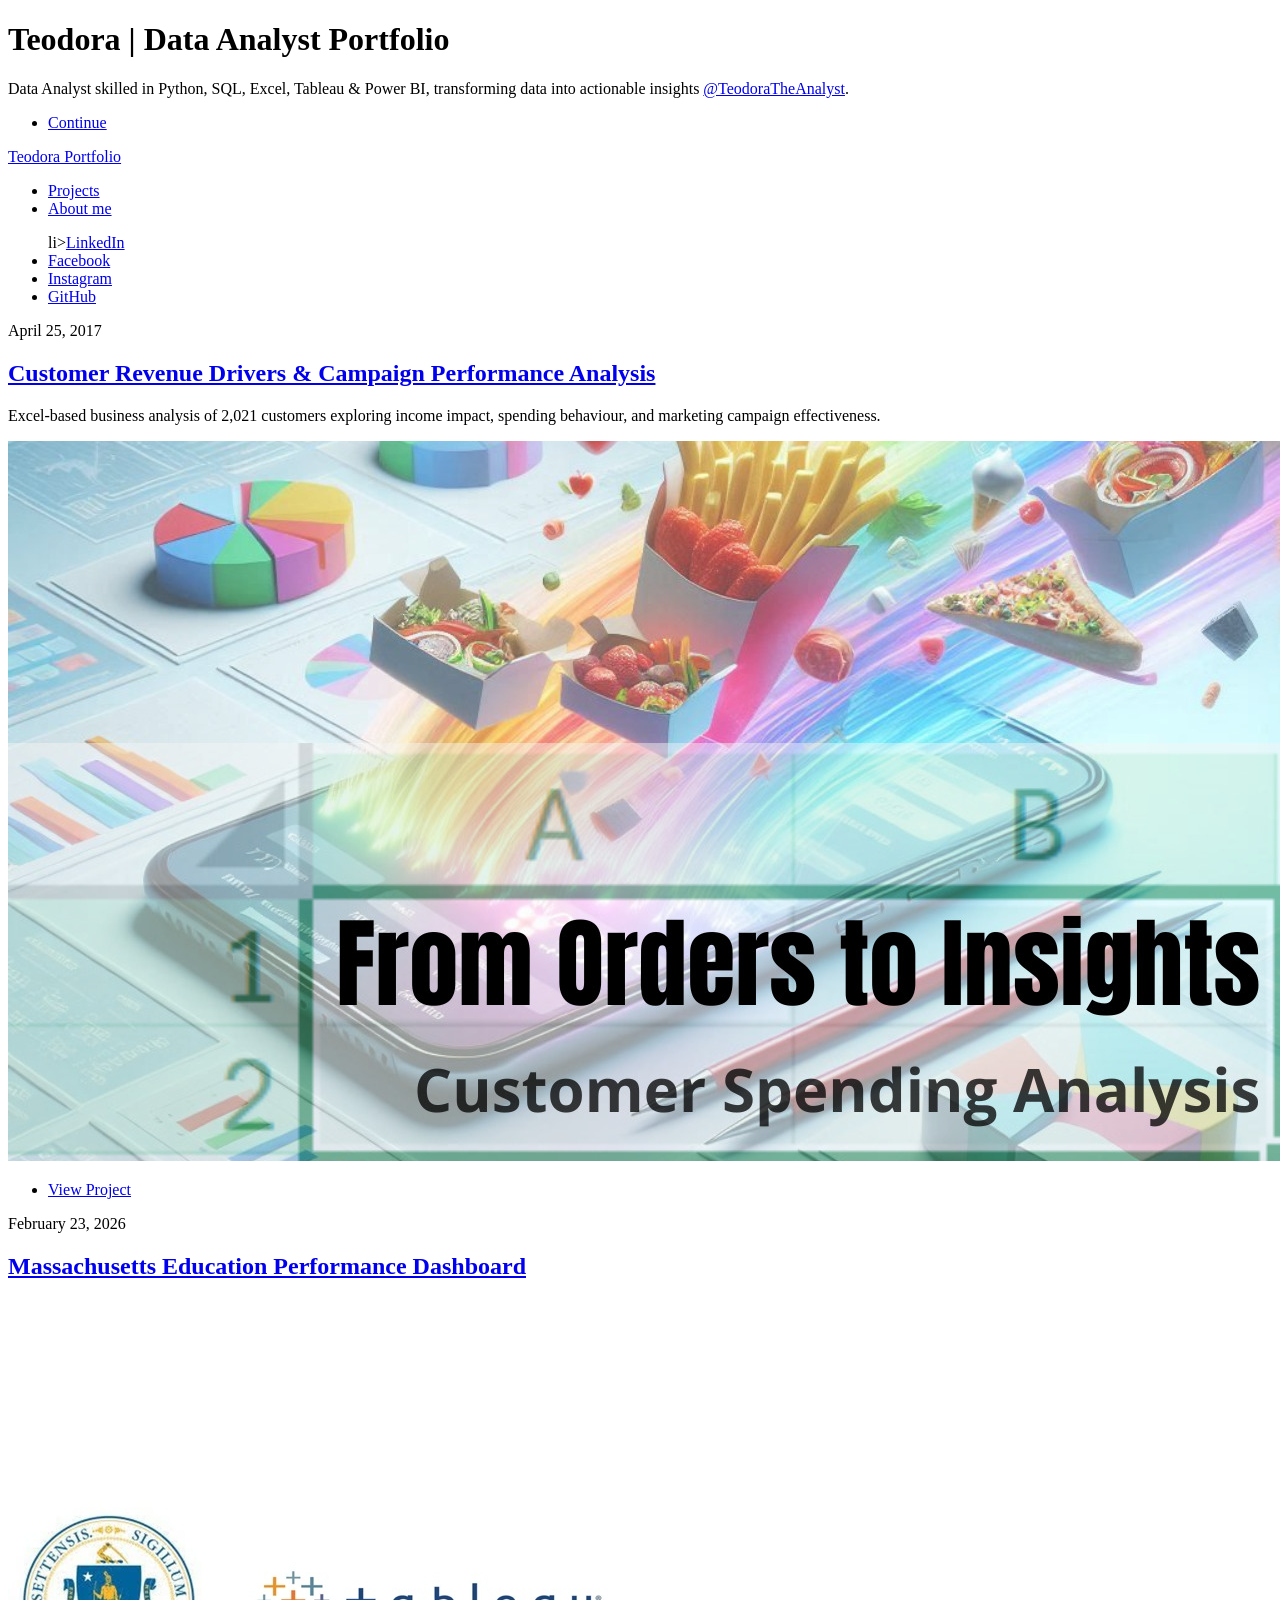
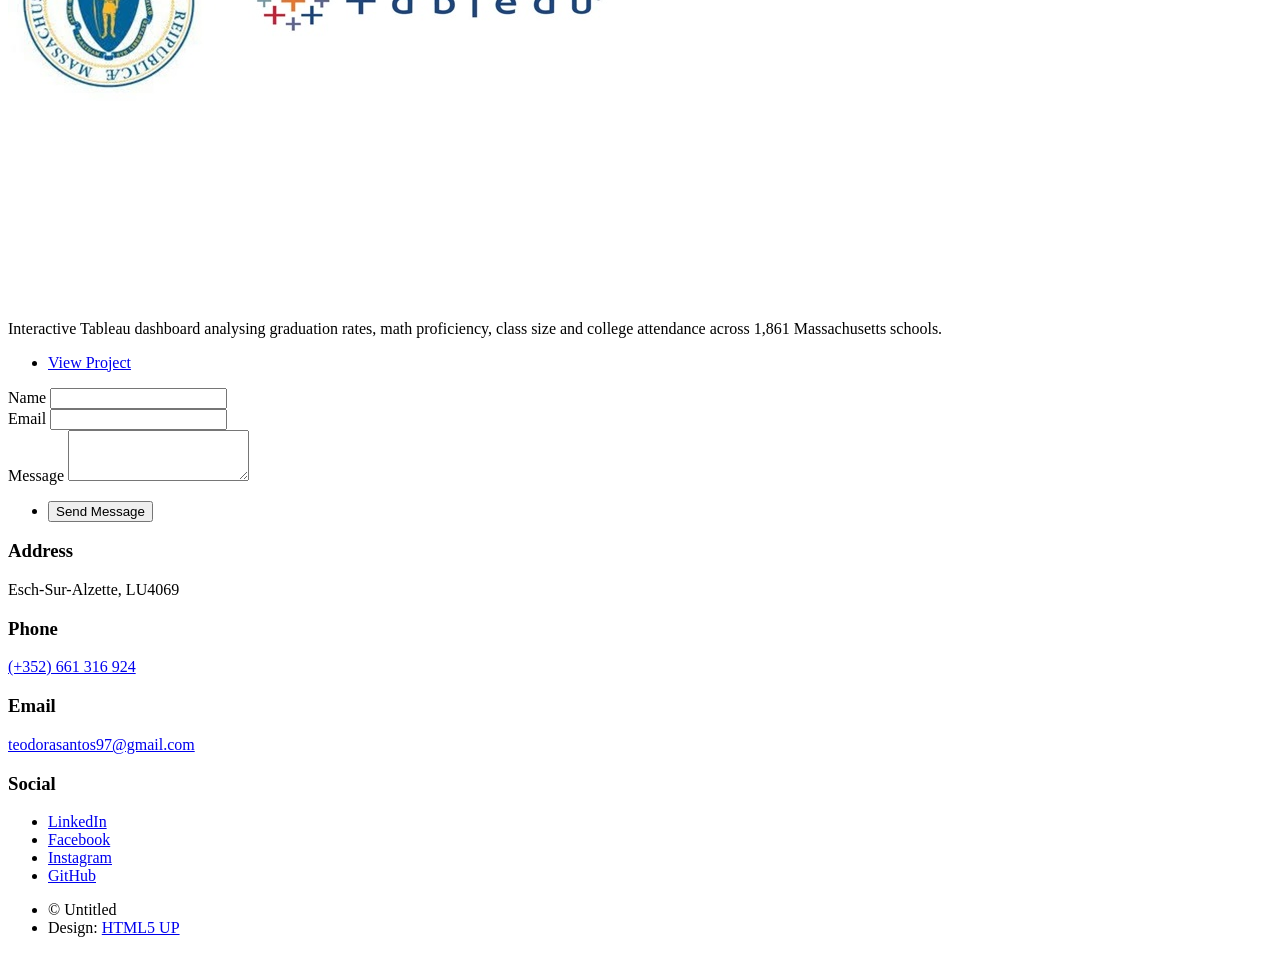
==== index.html @ 5eedaff8 "Add files via upload Initial Commit." ====
<!DOCTYPE HTML>
<!--
	Massively by HTML5 UP
	html5up.net | @ajlkn
	Free for personal and commercial use under the CCA 3.0 license (html5up.net/license)
-->
<html>
	<head>
		<title>Teodora The Analyst Portfolio</title>
		<meta charset="utf-8" />
		<meta name="viewport" content="width=device-width, initial-scale=1, user-scalable=no" />
		<link rel="stylesheet" href="assets/css/main.css" />
		<noscript><link rel="stylesheet" href="assets/css/noscript.css" /></noscript>
	</head>
	<body class="is-preload">

		<!-- Wrapper -->
			<div id="wrapper" class="fade-in">

				<!-- Intro -->
					<div id="intro">
						<h1>Teodora | Data Analyst Portfolio<br />
						</h1>
						<p>Data Analyst skilled in Python, SQL, Excel, Tableau & Power BI, transforming data into actionable insights <a href="https://github.com/teodorasantos97-DA">@TeodoraTheAnalyst</a>. 
					</p>
						<ul class="actions">
							<li><a href="#header" class="button icon solid solo fa-arrow-down scrolly">Continue</a></li>
						</ul>
					</div>

				<!-- Header -->
					<header id="header">
						<a href="index.html" class="logo">Teodora Portfolio</a>
					</header>

				<!-- Nav -->
					<nav id="nav">
						<ul class="links">
							<li class="active"><a href="index.html">Projects</a></li>
							<li><a href="generic.html">About me</a></li>
							<!-- <li><a href="elements.html">Elements Reference</a></li> -->
						</ul>
						<ul class="icons">
							li><a href="https://www.linkedin.com/in/teodora-santos-589369266" class="icon brands alt fa-linkedin"><span class="label">LinkedIn</span></a></li>
							<li><a href="https://www.facebook.com/dora.santos.5832343" class="icon brands alt fa-facebook-f"><span class="label">Facebook</span></a></li>
							<li><a href="https://www.instagram.com/theodora_santos" class="icon brands alt fa-instagram"><span class="label">Instagram</span></a></li>
							<li><a href="https://github.com/teodorasantos97-DA" class="icon brands alt fa-github"><span class="label">GitHub</span></a></li>
						</ul>
					</nav>

				<!-- Main -->
					<div id="main">

						<!-- Featured Post -->
							<article class="post featured">
								<header class="major">
									<span class="date">April 25, 2017</span>
									<h2><a href="https://github.com/teodorasantos97-DA/doordash-customer-analysis">Customer Revenue Drivers & Campaign Performance Analysis<br />
									</a></h2>
									<p>Excel-based business analysis of 2,021 customers exploring income impact, spending behaviour, and marketing campaign effectiveness.</p>
								</header>
								<a href="https://github.com/teodorasantos97-DA/doordash-customer-analysis" class="image main"><img src="images/excel.jpg" alt="" /></a>
								<ul class="actions special">
									<li><a href="https://github.com/teodorasantos97-DA/doordash-customer-analysis" class="button large">View Project</a></li>
								</ul>
							</article>

						<!-- Posts -->
							<section class="posts">
								<article>
									<header>
										<span class="date">February 23, 2026</span>
										<h2><a href="tableauproject.html">Massachusetts Education Performance Dashboard<br />
										</a></h2>
									</header>
									<a href="tableauproject.html" class="image fit"><img src="images/tableauu.jpg" alt="" /></a>
									<p>Interactive Tableau dashboard analysing graduation rates, math proficiency, class size and college attendance across 1,861 Massachusetts schools.</p>
									<ul class="actions special">
										<li><a href="tableauproject.html" class="button">View Project</a></li>
									</ul>
								</article>
								<!-- <article>
									<header>
										<span class="date">April 22, 2017</span>
										<h2><a href="#">Primis eget<br />
										imperdiet lorem</a></h2>
									</header>
									<a href="#" class="image fit"><img src="images/pic03.jpg" alt="" /></a>
									<p>Interactive Tableau dashboard analysing graduation rates, math proficiency, class size and college attendance across 1,861 Massachusetts schools.</p>
									<ul class="actions special">
										<li><a href="#" class="button">Full Story</a></li>
									</ul>
								</article>
								<article>
									<header>
										<span class="date">April 18, 2017</span>
										<h2><a href="#">Ante mattis<br />
										interdum dolor</a></h2>
									</header>
									<a href="#" class="image fit"><img src="images/pic04.jpg" alt="" /></a>
									<p>Donec eget ex magna. Interdum et malesuada fames ac ante ipsum primis in faucibus. Pellentesque venenatis dolor imperdiet dolor mattis sagittis magna etiam.</p>
									<ul class="actions special">
										<li><a href="#" class="button">Full Story</a></li>
									</ul>
								</article>
								<article>
									<header>
										<span class="date">April 14, 2017</span>
										<h2><a href="#">Tempus sed<br />
										nulla imperdiet</a></h2>
									</header>
									<a href="#" class="image fit"><img src="images/pic05.jpg" alt="" /></a>
									<p>Donec eget ex magna. Interdum et malesuada fames ac ante ipsum primis in faucibus. Pellentesque venenatis dolor imperdiet dolor mattis sagittis magna etiam.</p>
									<ul class="actions special">
										<li><a href="#" class="button">Full Story</a></li>
									</ul>
								</article>
								<article>
									<header>
										<span class="date">April 11, 2017</span>
										<h2><a href="#">Odio magna<br />
										sed consectetur</a></h2>
									</header>
									<a href="#" class="image fit"><img src="images/pic06.jpg" alt="" /></a>
									<p>Donec eget ex magna. Interdum et malesuada fames ac ante ipsum primis in faucibus. Pellentesque venenatis dolor imperdiet dolor mattis sagittis magna etiam.</p>
									<ul class="actions special">
										<li><a href="#" class="button">Full Story</a></li>
									</ul>
								</article>
								<article>
									<header>
										<span class="date">April 7, 2017</span>
										<h2><a href="#">Augue lorem<br />
										primis vestibulum</a></h2>
									</header>
									<a href="#" class="image fit"><img src="images/pic07.jpg" alt="" /></a>
									<p>Donec eget ex magna. Interdum et malesuada fames ac ante ipsum primis in faucibus. Pellentesque venenatis dolor imperdiet dolor mattis sagittis magna etiam.</p>
									<ul class="actions special">
										<li><a href="#" class="button">Full Story</a></li>
									</ul>
								</article> -->
							</section>

						<!-- Footer -->
							<!-- <footer>
								<div class="pagination">
									
									<a href="#" class="page active">1</a>
									<a href="#" class="page">2</a>
									<a href="#" class="page">3</a>
									<span class="extra">&hellip;</span>
									<a href="#" class="page">8</a>
									<a href="#" class="page">9</a>
									<a href="#" class="page">10</a>
									<a href="#" class="next">Next</a>
								</div>
							</footer> -->

					</div>

				<!-- Footer -->
					<footer id="footer">
						<section>
							<form method="post" action="#">
								<div class="fields">
									<div class="field">
										<label for="name">Name</label>
										<input type="text" name="name" id="name" />
									</div>
									<div class="field">
										<label for="email">Email</label>
										<input type="text" name="email" id="email" />
									</div>
									<div class="field">
										<label for="message">Message</label>
										<textarea name="message" id="message" rows="3"></textarea>
									</div>
								</div>
								<ul class="actions">
									<li><input type="submit" value="Send Message" /></li>
								</ul>
							</form>
						</section>
						<section class="split contact">
							<section class="alt">
								<h3>Address</h3>
								<p>Esch-Sur-Alzette, LU4069</p>
							</section>
							<section>
								<h3>Phone</h3>
								<p><a href="#">(+352) 661 316 924</a></p>
							</section>
							<section>
								<h3>Email</h3>
								<p><a href="#">teodorasantos97@gmail.com</a></p>
							</section>
							<section>
								<h3>Social</h3>
								<ul class="icons alt">
									<li><a href="https://www.linkedin.com/in/teodora-santos-589369266" class="icon brands alt fa-linkedin"><span class="label">LinkedIn</span></a></li>
									<li><a href="https://www.facebook.com/dora.santos.5832343" class="icon brands alt fa-facebook-f"><span class="label">Facebook</span></a></li>
									<li><a href="https://www.instagram.com/theodora_santos" class="icon brands alt fa-instagram"><span class="label">Instagram</span></a></li>
									<li><a href="https://github.com/teodorasantos97-DA" class="icon brands alt fa-github"><span class="label">GitHub</span></a></li>
								</ul>
							</section>
						</section>
					</footer>

				<!-- Copyright -->
					<div id="copyright">
						<ul><li>&copy; Untitled</li><li>Design: <a href="https://html5up.net">HTML5 UP</a></li></ul>
					</div>

			</div>

		<!-- Scripts -->
			<script src="assets/js/jquery.min.js"></script>
			<script src="assets/js/jquery.scrollex.min.js"></script>
			<script src="assets/js/jquery.scrolly.min.js"></script>
			<script src="assets/js/browser.min.js"></script>
			<script src="assets/js/breakpoints.min.js"></script>
			<script src="assets/js/util.js"></script>
			<script src="assets/js/main.js"></script>

	</body>
</html>
---- assets/css/main.css ----
@import url(fontawesome-all.min.css);
@import url("https://fonts.googleapis.com/css?family=Merriweather:300,700,300italic,700italic|Source+Sans+Pro:900");

/*
	Massively by HTML5 UP
	html5up.net | @ajlkn
	Free for personal and commercial use under the CCA 3.0 license (html5up.net/license)
*/

html, body, div, span, applet, object,
iframe, h1, h2, h3, h4, h5, h6, p, blockquote,
pre, a, abbr, acronym, address, big, cite,
code, del, dfn, em, img, ins, kbd, q, s, samp,
small, strike, strong, sub, sup, tt, var, b,
u, i, center, dl, dt, dd, ol, ul, li, fieldset,
form, label, legend, table, caption, tbody,
tfoot, thead, tr, th, td, article, aside,
canvas, details, embed, figure, figcaption,
footer, header, hgroup, menu, nav, output, ruby,
section, summary, time, mark, audio, video {
	margin: 0;
	padding: 0;
	border: 0;
	font-size: 100%;
	font: inherit;
	vertical-align: baseline;}

article, aside, details, figcaption, figure,
footer, header, hgroup, menu, nav, section {
	display: block;}

body {
	line-height: 1;
}

ol, ul {
	list-style: none;
}

blockquote, q {
	quotes: none;
}

	blockquote:before, blockquote:after, q:before, q:after {
		content: '';
		content: none;
	}

table {
	border-collapse: collapse;
	border-spacing: 0;
}

body {
	-webkit-text-size-adjust: none;
}

mark {
	background-color: transparent;
	color: inherit;
}

input::-moz-focus-inner {
	border: 0;
	padding: 0;
}

input, select, textarea {
	-moz-appearance: none;
	-webkit-appearance: none;
	-ms-appearance: none;
	appearance: none;
}

/* Basic */

	@-ms-viewport {
		width: device-width;
	}

	body {
		-ms-overflow-style: scrollbar;
	}

	@media screen and (max-width: 480px) {

		html, body {
			min-width: 320px;
		}

	}

	html {
		box-sizing: border-box;
	}

	*, *:before, *:after {
		box-sizing: inherit;
	}

	body {
		background-color: #1e252d;
	}

		body.is-preload *, body.is-preload *:before, body.is-preload *:after {
			-moz-animation: none !important;
			-webkit-animation: none !important;
			-ms-animation: none !important;
			animation: none !important;
			-moz-transition: none !important;
			-webkit-transition: none !important;
			-ms-transition: none !important;
			transition: none !important;
		}

/* Type */

	html {
		font-size: 16pt;
	}

		@media screen and (max-width: 1680px) {

			html {
				font-size: 12pt;
			}

		}

		@media screen and (max-width: 1280px) {

			html {
				font-size: 11pt;
			}

		}

		@media screen and (max-width: 360px) {

			html {
				font-size: 10pt;
			}

		}

	body {
		color: #212931;
	}

	body, input, select, textarea {
		font-family: "Merriweather", Georgia, serif;
		font-weight: 300;
		font-size: 1rem;
		line-height: 2.375;
	}

	a {
		-moz-transition: color 0.2s ease-in-out, background-color 0.2s ease-in-out, border-color 0.2s ease-in-out, box-shadow 0.2s ease-in-out;
		-webkit-transition: color 0.2s ease-in-out, background-color 0.2s ease-in-out, border-color 0.2s ease-in-out, box-shadow 0.2s ease-in-out;
		-ms-transition: color 0.2s ease-in-out, background-color 0.2s ease-in-out, border-color 0.2s ease-in-out, box-shadow 0.2s ease-in-out;
		transition: color 0.2s ease-in-out, background-color 0.2s ease-in-out, border-color 0.2s ease-in-out, box-shadow 0.2s ease-in-out;
		border-bottom: dotted 1px;
		text-decoration: none;
	}

		a:hover {
			border-bottom-color: transparent;
		}

	strong, b {
		font-weight: 600;
	}

	em, i {
		font-style: italic;
	}

	p {
		text-align: justify;
		margin: 0 0 2rem 0;
	}

	h1, h2, h3, h4, h5, h6 {
		font-family: "Source Sans Pro", Helvetica, sans-serif;
		font-weight: 900;
		line-height: 1.5;
		letter-spacing: 0.075em;
		text-transform: uppercase;
		margin: 0 0 1rem 0;
	}

		h1 a, h2 a, h3 a, h4 a, h5 a, h6 a {
			border-bottom: 0;
			color: inherit;
			text-decoration: none;
		}

	h1 {
		font-size: 4rem;
		line-height: 1.1;
		margin: 0 0 2rem 0;
	}

	h2 {
		font-size: 1.75rem;
		line-height: 1.3;
		margin: 0 0 1.5rem 0;
	}

	h3 {
		font-size: 1.25rem;
		margin: 0 0 1.5rem 0;
	}

	h4 {
		font-size: 1rem;
	}

	h5 {
		font-size: 0.9rem;
	}

	h6 {
		font-size: 0.8rem;
	}

	sub {
		font-size: 0.8rem;
		position: relative;
		top: 0.5rem;
	}

	sup {
		font-size: 0.8rem;
		position: relative;
		top: -0.5rem;
	}

	blockquote {
		border-left: solid 4px;
		font-style: italic;
		margin: 0 0 2rem 0;
		padding: 0.5rem 0 0.5rem 2rem;
	}

	code {
		border: solid 2px;
		font-family: "Courier New", monospace;
		font-size: 0.9rem;
		margin: 0 0.25rem;
		padding: 0.25rem 0.65rem;
	}

	pre {
		-webkit-overflow-scrolling: touch;
		font-family: "Courier New", monospace;
		font-size: 0.9rem;
		margin: 0 0 2rem 0;
	}

		pre code {
			display: block;
			line-height: 1.75;
			padding: 1rem 1.5rem;
			overflow-x: auto;
		}

	hr {
		border: 0;
		border-bottom: solid 2px;
		margin: 3rem 0;
	}

		hr.major {
			margin: 5rem 0;
		}

	.align-left {
		text-align: left;
	}

	.align-center {
		text-align: center;
	}

	.align-right {
		text-align: right;
	}

	input, select, textarea {
		color: #212931;
	}

	a {
		color: #212931;
		border-bottom-color: rgba(33, 41, 49, 0.5);
	}

		a:hover {
			border-bottom-color: transparent;
			color: #18bfef !important;
		}

	strong, b {
		color: #212931;
	}

	h1, h2, h3, h4, h5, h6 {
		color: #212931;
	}

	blockquote {
		border-left-color: #eeeeee;
	}

	code {
		background: rgba(220, 220, 220, 0.25);
		border-color: #eeeeee;
	}

	hr {
		border-bottom-color: #eeeeee;
	}

/* Row */

	.row {
		display: flex;
		flex-wrap: wrap;
		box-sizing: border-box;
		align-items: stretch;
	}

		.row > * {
			box-sizing: border-box;
		}

		.row.gtr-uniform > * > :last-child {
			margin-bottom: 0;
		}

		.row.aln-left {
			justify-content: flex-start;
		}

		.row.aln-center {
			justify-content: center;
		}

		.row.aln-right {
			justify-content: flex-end;
		}

		.row.aln-top {
			align-items: flex-start;
		}

		.row.aln-middle {
			align-items: center;
		}

		.row.aln-bottom {
			align-items: flex-end;
		}

		.row > .imp {
			order: -1;
		}

		.row > .col-1 {
			width: 8.33333%;
		}

		.row > .off-1 {
			margin-left: 8.33333%;
		}

		.row > .col-2 {
			width: 16.66667%;
		}

		.row > .off-2 {
			margin-left: 16.66667%;
		}

		.row > .col-3 {
			width: 25%;
		}

		.row > .off-3 {
			margin-left: 25%;
		}

		.row > .col-4 {
			width: 33.33333%;
		}

		.row > .off-4 {
			margin-left: 33.33333%;
		}

		.row > .col-5 {
			width: 41.66667%;
		}

		.row > .off-5 {
			margin-left: 41.66667%;
		}

		.row > .col-6 {
			width: 50%;
		}

		.row > .off-6 {
			margin-left: 50%;
		}

		.row > .col-7 {
			width: 58.33333%;
		}

		.row > .off-7 {
			margin-left: 58.33333%;
		}

		.row > .col-8 {
			width: 66.66667%;
		}

		.row > .off-8 {
			margin-left: 66.66667%;
		}

		.row > .col-9 {
			width: 75%;
		}

		.row > .off-9 {
			margin-left: 75%;
		}

		.row > .col-10 {
			width: 83.33333%;
		}

		.row > .off-10 {
			margin-left: 83.33333%;
		}

		.row > .col-11 {
			width: 91.66667%;
		}

		.row > .off-11 {
			margin-left: 91.66667%;
		}

		.row > .col-12 {
			width: 100%;
		}

		.row > .off-12 {
			margin-left: 100%;
		}

		.row.gtr-0 {
			margin-top: 0;
			margin-left: 0rem;
		}

			.row.gtr-0 > * {
				padding: 0 0 0 0rem;
			}

			.row.gtr-0.gtr-uniform {
				margin-top: 0rem;
			}

				.row.gtr-0.gtr-uniform > * {
					padding-top: 0rem;
				}

		.row.gtr-25 {
			margin-top: 0;
			margin-left: -0.375rem;
		}

			.row.gtr-25 > * {
				padding: 0 0 0 0.375rem;
			}

			.row.gtr-25.gtr-uniform {
				margin-top: -0.375rem;
			}

				.row.gtr-25.gtr-uniform > * {
					padding-top: 0.375rem;
				}

		.row.gtr-50 {
			margin-top: 0;
			margin-left: -0.75rem;
		}

			.row.gtr-50 > * {
				padding: 0 0 0 0.75rem;
			}

			.row.gtr-50.gtr-uniform {
				margin-top: -0.75rem;
			}

				.row.gtr-50.gtr-uniform > * {
					padding-top: 0.75rem;
				}

		.row {
			margin-top: 0;
			margin-left: -1.5rem;
		}

			.row > * {
				padding: 0 0 0 1.5rem;
			}

			.row.gtr-uniform {
				margin-top: -1.5rem;
			}

				.row.gtr-uniform > * {
					padding-top: 1.5rem;
				}

		.row.gtr-150 {
			margin-top: 0;
			margin-left: -2.25rem;
		}

			.row.gtr-150 > * {
				padding: 0 0 0 2.25rem;
			}

			.row.gtr-150.gtr-uniform {
				margin-top: -2.25rem;
			}

				.row.gtr-150.gtr-uniform > * {
					padding-top: 2.25rem;
				}

		.row.gtr-200 {
			margin-top: 0;
			margin-left: -3rem;
		}

			.row.gtr-200 > * {
				padding: 0 0 0 3rem;
			}

			.row.gtr-200.gtr-uniform {
				margin-top: -3rem;
			}

				.row.gtr-200.gtr-uniform > * {
					padding-top: 3rem;
				}

		@media screen and (max-width: 1680px) {

			.row {
				display: flex;
				flex-wrap: wrap;
				box-sizing: border-box;
				align-items: stretch;
			}

				.row > * {
					box-sizing: border-box;
				}

				.row.gtr-uniform > * > :last-child {
					margin-bottom: 0;
				}

				.row.aln-left {
					justify-content: flex-start;
				}

				.row.aln-center {
					justify-content: center;
				}

				.row.aln-right {
					justify-content: flex-end;
				}

				.row.aln-top {
					align-items: flex-start;
				}

				.row.aln-middle {
					align-items: center;
				}

				.row.aln-bottom {
					align-items: flex-end;
				}

				.row > .imp-xlarge {
					order: -1;
				}

				.row > .col-1-xlarge {
					width: 8.33333%;
				}

				.row > .off-1-xlarge {
					margin-left: 8.33333%;
				}

				.row > .col-2-xlarge {
					width: 16.66667%;
				}

				.row > .off-2-xlarge {
					margin-left: 16.66667%;
				}

				.row > .col-3-xlarge {
					width: 25%;
				}

				.row > .off-3-xlarge {
					margin-left: 25%;
				}

				.row > .col-4-xlarge {
					width: 33.33333%;
				}

				.row > .off-4-xlarge {
					margin-left: 33.33333%;
				}

				.row > .col-5-xlarge {
					width: 41.66667%;
				}

				.row > .off-5-xlarge {
					margin-left: 41.66667%;
				}

				.row > .col-6-xlarge {
					width: 50%;
				}

				.row > .off-6-xlarge {
					margin-left: 50%;
				}

				.row > .col-7-xlarge {
					width: 58.33333%;
				}

				.row > .off-7-xlarge {
					margin-left: 58.33333%;
				}

				.row > .col-8-xlarge {
					width: 66.66667%;
				}

				.row > .off-8-xlarge {
					margin-left: 66.66667%;
				}

				.row > .col-9-xlarge {
					width: 75%;
				}

				.row > .off-9-xlarge {
					margin-left: 75%;
				}

				.row > .col-10-xlarge {
					width: 83.33333%;
				}

				.row > .off-10-xlarge {
					margin-left: 83.33333%;
				}

				.row > .col-11-xlarge {
					width: 91.66667%;
				}

				.row > .off-11-xlarge {
					margin-left: 91.66667%;
				}

				.row > .col-12-xlarge {
					width: 100%;
				}

				.row > .off-12-xlarge {
					margin-left: 100%;
				}

				.row.gtr-0 {
					margin-top: 0;
					margin-left: 0rem;
				}

					.row.gtr-0 > * {
						padding: 0 0 0 0rem;
					}

					.row.gtr-0.gtr-uniform {
						margin-top: 0rem;
					}

						.row.gtr-0.gtr-uniform > * {
							padding-top: 0rem;
						}

				.row.gtr-25 {
					margin-top: 0;
					margin-left: -0.375rem;
				}

					.row.gtr-25 > * {
						padding: 0 0 0 0.375rem;
					}

					.row.gtr-25.gtr-uniform {
						margin-top: -0.375rem;
					}

						.row.gtr-25.gtr-uniform > * {
							padding-top: 0.375rem;
						}

				.row.gtr-50 {
					margin-top: 0;
					margin-left: -0.75rem;
				}

					.row.gtr-50 > * {
						padding: 0 0 0 0.75rem;
					}

					.row.gtr-50.gtr-uniform {
						margin-top: -0.75rem;
					}

						.row.gtr-50.gtr-uniform > * {
							padding-top: 0.75rem;
						}

				.row {
					margin-top: 0;
					margin-left: -1.5rem;
				}

					.row > * {
						padding: 0 0 0 1.5rem;
					}

					.row.gtr-uniform {
						margin-top: -1.5rem;
					}

						.row.gtr-uniform > * {
							padding-top: 1.5rem;
						}

				.row.gtr-150 {
					margin-top: 0;
					margin-left: -2.25rem;
				}

					.row.gtr-150 > * {
						padding: 0 0 0 2.25rem;
					}

					.row.gtr-150.gtr-uniform {
						margin-top: -2.25rem;
					}

						.row.gtr-150.gtr-uniform > * {
							padding-top: 2.25rem;
						}

				.row.gtr-200 {
					margin-top: 0;
					margin-left: -3rem;
				}

					.row.gtr-200 > * {
						padding: 0 0 0 3rem;
					}

					.row.gtr-200.gtr-uniform {
						margin-top: -3rem;
					}

						.row.gtr-200.gtr-uniform > * {
							padding-top: 3rem;
						}

		}

		@media screen and (max-width: 1280px) {

			.row {
				display: flex;
				flex-wrap: wrap;
				box-sizing: border-box;
				align-items: stretch;
			}

				.row > * {
					box-sizing: border-box;
				}

				.row.gtr-uniform > * > :last-child {
					margin-bottom: 0;
				}

				.row.aln-left {
					justify-content: flex-start;
				}

				.row.aln-center {
					justify-content: center;
				}

				.row.aln-right {
					justify-content: flex-end;
				}

				.row.aln-top {
					align-items: flex-start;
				}

				.row.aln-middle {
					align-items: center;
				}

				.row.aln-bottom {
					align-items: flex-end;
				}

				.row > .imp-large {
					order: -1;
				}

				.row > .col-1-large {
					width: 8.33333%;
				}

				.row > .off-1-large {
					margin-left: 8.33333%;
				}

				.row > .col-2-large {
					width: 16.66667%;
				}

				.row > .off-2-large {
					margin-left: 16.66667%;
				}

				.row > .col-3-large {
					width: 25%;
				}

				.row > .off-3-large {
					margin-left: 25%;
				}

				.row > .col-4-large {
					width: 33.33333%;
				}

				.row > .off-4-large {
					margin-left: 33.33333%;
				}

				.row > .col-5-large {
					width: 41.66667%;
				}

				.row > .off-5-large {
					margin-left: 41.66667%;
				}

				.row > .col-6-large {
					width: 50%;
				}

				.row > .off-6-large {
					margin-left: 50%;
				}

				.row > .col-7-large {
					width: 58.33333%;
				}

				.row > .off-7-large {
					margin-left: 58.33333%;
				}

				.row > .col-8-large {
					width: 66.66667%;
				}

				.row > .off-8-large {
					margin-left: 66.66667%;
				}

				.row > .col-9-large {
					width: 75%;
				}

				.row > .off-9-large {
					margin-left: 75%;
				}

				.row > .col-10-large {
					width: 83.33333%;
				}

				.row > .off-10-large {
					margin-left: 83.33333%;
				}

				.row > .col-11-large {
					width: 91.66667%;
				}

				.row > .off-11-large {
					margin-left: 91.66667%;
				}

				.row > .col-12-large {
					width: 100%;
				}

				.row > .off-12-large {
					margin-left: 100%;
				}

				.row.gtr-0 {
					margin-top: 0;
					margin-left: 0rem;
				}

					.row.gtr-0 > * {
						padding: 0 0 0 0rem;
					}

					.row.gtr-0.gtr-uniform {
						margin-top: 0rem;
					}

						.row.gtr-0.gtr-uniform > * {
							padding-top: 0rem;
						}

				.row.gtr-25 {
					margin-top: 0;
					margin-left: -0.375rem;
				}

					.row.gtr-25 > * {
						padding: 0 0 0 0.375rem;
					}

					.row.gtr-25.gtr-uniform {
						margin-top: -0.375rem;
					}

						.row.gtr-25.gtr-uniform > * {
							padding-top: 0.375rem;
						}

				.row.gtr-50 {
					margin-top: 0;
					margin-left: -0.75rem;
				}

					.row.gtr-50 > * {
						padding: 0 0 0 0.75rem;
					}

					.row.gtr-50.gtr-uniform {
						margin-top: -0.75rem;
					}

						.row.gtr-50.gtr-uniform > * {
							padding-top: 0.75rem;
						}

				.row {
					margin-top: 0;
					margin-left: -1.5rem;
				}

					.row > * {
						padding: 0 0 0 1.5rem;
					}

					.row.gtr-uniform {
						margin-top: -1.5rem;
					}

						.row.gtr-uniform > * {
							padding-top: 1.5rem;
						}

				.row.gtr-150 {
					margin-top: 0;
					margin-left: -2.25rem;
				}

					.row.gtr-150 > * {
						padding: 0 0 0 2.25rem;
					}

					.row.gtr-150.gtr-uniform {
						margin-top: -2.25rem;
					}

						.row.gtr-150.gtr-uniform > * {
							padding-top: 2.25rem;
						}

				.row.gtr-200 {
					margin-top: 0;
					margin-left: -3rem;
				}

					.row.gtr-200 > * {
						padding: 0 0 0 3rem;
					}

					.row.gtr-200.gtr-uniform {
						margin-top: -3rem;
					}

						.row.gtr-200.gtr-uniform > * {
							padding-top: 3rem;
						}

		}

		@media screen and (max-width: 980px) {

			.row {
				display: flex;
				flex-wrap: wrap;
				box-sizing: border-box;
				align-items: stretch;
			}

				.row > * {
					box-sizing: border-box;
				}

				.row.gtr-uniform > * > :last-child {
					margin-bottom: 0;
				}

				.row.aln-left {
					justify-content: flex-start;
				}

				.row.aln-center {
					justify-content: center;
				}

				.row.aln-right {
					justify-content: flex-end;
				}

				.row.aln-top {
					align-items: flex-start;
				}

				.row.aln-middle {
					align-items: center;
				}

				.row.aln-bottom {
					align-items: flex-end;
				}

				.row > .imp-medium {
					order: -1;
				}

				.row > .col-1-medium {
					width: 8.33333%;
				}

				.row > .off-1-medium {
					margin-left: 8.33333%;
				}

				.row > .col-2-medium {
					width: 16.66667%;
				}

				.row > .off-2-medium {
					margin-left: 16.66667%;
				}

				.row > .col-3-medium {
					width: 25%;
				}

				.row > .off-3-medium {
					margin-left: 25%;
				}

				.row > .col-4-medium {
					width: 33.33333%;
				}

				.row > .off-4-medium {
					margin-left: 33.33333%;
				}

				.row > .col-5-medium {
					width: 41.66667%;
				}

				.row > .off-5-medium {
					margin-left: 41.66667%;
				}

				.row > .col-6-medium {
					width: 50%;
				}

				.row > .off-6-medium {
					margin-left: 50%;
				}

				.row > .col-7-medium {
					width: 58.33333%;
				}

				.row > .off-7-medium {
					margin-left: 58.33333%;
				}

				.row > .col-8-medium {
					width: 66.66667%;
				}

				.row > .off-8-medium {
					margin-left: 66.66667%;
				}

				.row > .col-9-medium {
					width: 75%;
				}

				.row > .off-9-medium {
					margin-left: 75%;
				}

				.row > .col-10-medium {
					width: 83.33333%;
				}

				.row > .off-10-medium {
					margin-left: 83.33333%;
				}

				.row > .col-11-medium {
					width: 91.66667%;
				}

				.row > .off-11-medium {
					margin-left: 91.66667%;
				}

				.row > .col-12-medium {
					width: 100%;
				}

				.row > .off-12-medium {
					margin-left: 100%;
				}

				.row.gtr-0 {
					margin-top: 0;
					margin-left: 0rem;
				}

					.row.gtr-0 > * {
						padding: 0 0 0 0rem;
					}

					.row.gtr-0.gtr-uniform {
						margin-top: 0rem;
					}

						.row.gtr-0.gtr-uniform > * {
							padding-top: 0rem;
						}

				.row.gtr-25 {
					margin-top: 0;
					margin-left: -0.375rem;
				}

					.row.gtr-25 > * {
						padding: 0 0 0 0.375rem;
					}

					.row.gtr-25.gtr-uniform {
						margin-top: -0.375rem;
					}

						.row.gtr-25.gtr-uniform > * {
							padding-top: 0.375rem;
						}

				.row.gtr-50 {
					margin-top: 0;
					margin-left: -0.75rem;
				}

					.row.gtr-50 > * {
						padding: 0 0 0 0.75rem;
					}

					.row.gtr-50.gtr-uniform {
						margin-top: -0.75rem;
					}

						.row.gtr-50.gtr-uniform > * {
							padding-top: 0.75rem;
						}

				.row {
					margin-top: 0;
					margin-left: -1.5rem;
				}

					.row > * {
						padding: 0 0 0 1.5rem;
					}

					.row.gtr-uniform {
						margin-top: -1.5rem;
					}

						.row.gtr-uniform > * {
							padding-top: 1.5rem;
						}

				.row.gtr-150 {
					margin-top: 0;
					margin-left: -2.25rem;
				}

					.row.gtr-150 > * {
						padding: 0 0 0 2.25rem;
					}

					.row.gtr-150.gtr-uniform {
						margin-top: -2.25rem;
					}

						.row.gtr-150.gtr-uniform > * {
							padding-top: 2.25rem;
						}

				.row.gtr-200 {
					margin-top: 0;
					margin-left: -3rem;
				}

					.row.gtr-200 > * {
						padding: 0 0 0 3rem;
					}

					.row.gtr-200.gtr-uniform {
						margin-top: -3rem;
					}

						.row.gtr-200.gtr-uniform > * {
							padding-top: 3rem;
						}

		}

		@media screen and (max-width: 736px) {

			.row {
				display: flex;
				flex-wrap: wrap;
				box-sizing: border-box;
				align-items: stretch;
			}

				.row > * {
					box-sizing: border-box;
				}

				.row.gtr-uniform > * > :last-child {
					margin-bottom: 0;
				}

				.row.aln-left {
					justify-content: flex-start;
				}

				.row.aln-center {
					justify-content: center;
				}

				.row.aln-right {
					justify-content: flex-end;
				}

				.row.aln-top {
					align-items: flex-start;
				}

				.row.aln-middle {
					align-items: center;
				}

				.row.aln-bottom {
					align-items: flex-end;
				}

				.row > .imp-small {
					order: -1;
				}

				.row > .col-1-small {
					width: 8.33333%;
				}

				.row > .off-1-small {
					margin-left: 8.33333%;
				}

				.row > .col-2-small {
					width: 16.66667%;
				}

				.row > .off-2-small {
					margin-left: 16.66667%;
				}

				.row > .col-3-small {
					width: 25%;
				}

				.row > .off-3-small {
					margin-left: 25%;
				}

				.row > .col-4-small {
					width: 33.33333%;
				}

				.row > .off-4-small {
					margin-left: 33.33333%;
				}

				.row > .col-5-small {
					width: 41.66667%;
				}

				.row > .off-5-small {
					margin-left: 41.66667%;
				}

				.row > .col-6-small {
					width: 50%;
				}

				.row > .off-6-small {
					margin-left: 50%;
				}

				.row > .col-7-small {
					width: 58.33333%;
				}

				.row > .off-7-small {
					margin-left: 58.33333%;
				}

				.row > .col-8-small {
					width: 66.66667%;
				}

				.row > .off-8-small {
					margin-left: 66.66667%;
				}

				.row > .col-9-small {
					width: 75%;
				}

				.row > .off-9-small {
					margin-left: 75%;
				}

				.row > .col-10-small {
					width: 83.33333%;
				}

				.row > .off-10-small {
					margin-left: 83.33333%;
				}

				.row > .col-11-small {
					width: 91.66667%;
				}

				.row > .off-11-small {
					margin-left: 91.66667%;
				}

				.row > .col-12-small {
					width: 100%;
				}

				.row > .off-12-small {
					margin-left: 100%;
				}

				.row.gtr-0 {
					margin-top: 0;
					margin-left: 0rem;
				}

					.row.gtr-0 > * {
						padding: 0 0 0 0rem;
					}

					.row.gtr-0.gtr-uniform {
						margin-top: 0rem;
					}

						.row.gtr-0.gtr-uniform > * {
							padding-top: 0rem;
						}

				.row.gtr-25 {
					margin-top: 0;
					margin-left: -0.375rem;
				}

					.row.gtr-25 > * {
						padding: 0 0 0 0.375rem;
					}

					.row.gtr-25.gtr-uniform {
						margin-top: -0.375rem;
					}

						.row.gtr-25.gtr-uniform > * {
							padding-top: 0.375rem;
						}

				.row.gtr-50 {
					margin-top: 0;
					margin-left: -0.75rem;
				}

					.row.gtr-50 > * {
						padding: 0 0 0 0.75rem;
					}

					.row.gtr-50.gtr-uniform {
						margin-top: -0.75rem;
					}

						.row.gtr-50.gtr-uniform > * {
							padding-top: 0.75rem;
						}

				.row {
					margin-top: 0;
					margin-left: -1.5rem;
				}

					.row > * {
						padding: 0 0 0 1.5rem;
					}

					.row.gtr-uniform {
						margin-top: -1.5rem;
					}

						.row.gtr-uniform > * {
							padding-top: 1.5rem;
						}

				.row.gtr-150 {
					margin-top: 0;
					margin-left: -2.25rem;
				}

					.row.gtr-150 > * {
						padding: 0 0 0 2.25rem;
					}

					.row.gtr-150.gtr-uniform {
						margin-top: -2.25rem;
					}

						.row.gtr-150.gtr-uniform > * {
							padding-top: 2.25rem;
						}

				.row.gtr-200 {
					margin-top: 0;
					margin-left: -3rem;
				}

					.row.gtr-200 > * {
						padding: 0 0 0 3rem;
					}

					.row.gtr-200.gtr-uniform {
						margin-top: -3rem;
					}

						.row.gtr-200.gtr-uniform > * {
							padding-top: 3rem;
						}

		}

		@media screen and (max-width: 480px) {

			.row {
				display: flex;
				flex-wrap: wrap;
				box-sizing: border-box;
				align-items: stretch;
			}

				.row > * {
					box-sizing: border-box;
				}

				.row.gtr-uniform > * > :last-child {
					margin-bottom: 0;
				}

				.row.aln-left {
					justify-content: flex-start;
				}

				.row.aln-center {
					justify-content: center;
				}

				.row.aln-right {
					justify-content: flex-end;
				}

				.row.aln-top {
					align-items: flex-start;
				}

				.row.aln-middle {
					align-items: center;
				}

				.row.aln-bottom {
					align-items: flex-end;
				}

				.row > .imp-xsmall {
					order: -1;
				}

				.row > .col-1-xsmall {
					width: 8.33333%;
				}

				.row > .off-1-xsmall {
					margin-left: 8.33333%;
				}

				.row > .col-2-xsmall {
					width: 16.66667%;
				}

				.row > .off-2-xsmall {
					margin-left: 16.66667%;
				}

				.row > .col-3-xsmall {
					width: 25%;
				}

				.row > .off-3-xsmall {
					margin-left: 25%;
				}

				.row > .col-4-xsmall {
					width: 33.33333%;
				}

				.row > .off-4-xsmall {
					margin-left: 33.33333%;
				}

				.row > .col-5-xsmall {
					width: 41.66667%;
				}

				.row > .off-5-xsmall {
					margin-left: 41.66667%;
				}

				.row > .col-6-xsmall {
					width: 50%;
				}

				.row > .off-6-xsmall {
					margin-left: 50%;
				}

				.row > .col-7-xsmall {
					width: 58.33333%;
				}

				.row > .off-7-xsmall {
					margin-left: 58.33333%;
				}

				.row > .col-8-xsmall {
					width: 66.66667%;
				}

				.row > .off-8-xsmall {
					margin-left: 66.66667%;
				}

				.row > .col-9-xsmall {
					width: 75%;
				}

				.row > .off-9-xsmall {
					margin-left: 75%;
				}

				.row > .col-10-xsmall {
					width: 83.33333%;
				}

				.row > .off-10-xsmall {
					margin-left: 83.33333%;
				}

				.row > .col-11-xsmall {
					width: 91.66667%;
				}

				.row > .off-11-xsmall {
					margin-left: 91.66667%;
				}

				.row > .col-12-xsmall {
					width: 100%;
				}

				.row > .off-12-xsmall {
					margin-left: 100%;
				}

				.row.gtr-0 {
					margin-top: 0;
					margin-left: 0rem;
				}

					.row.gtr-0 > * {
						padding: 0 0 0 0rem;
					}

					.row.gtr-0.gtr-uniform {
						margin-top: 0rem;
					}

						.row.gtr-0.gtr-uniform > * {
							padding-top: 0rem;
						}

				.row.gtr-25 {
					margin-top: 0;
					margin-left: -0.375rem;
				}

					.row.gtr-25 > * {
						padding: 0 0 0 0.375rem;
					}

					.row.gtr-25.gtr-uniform {
						margin-top: -0.375rem;
					}

						.row.gtr-25.gtr-uniform > * {
							padding-top: 0.375rem;
						}

				.row.gtr-50 {
					margin-top: 0;
					margin-left: -0.75rem;
				}

					.row.gtr-50 > * {
						padding: 0 0 0 0.75rem;
					}

					.row.gtr-50.gtr-uniform {
						margin-top: -0.75rem;
					}

						.row.gtr-50.gtr-uniform > * {
							padding-top: 0.75rem;
						}

				.row {
					margin-top: 0;
					margin-left: -1.5rem;
				}

					.row > * {
						padding: 0 0 0 1.5rem;
					}

					.row.gtr-uniform {
						margin-top: -1.5rem;
					}

						.row.gtr-uniform > * {
							padding-top: 1.5rem;
						}

				.row.gtr-150 {
					margin-top: 0;
					margin-left: -2.25rem;
				}

					.row.gtr-150 > * {
						padding: 0 0 0 2.25rem;
					}

					.row.gtr-150.gtr-uniform {
						margin-top: -2.25rem;
					}

						.row.gtr-150.gtr-uniform > * {
							padding-top: 2.25rem;
						}

				.row.gtr-200 {
					margin-top: 0;
					margin-left: -3rem;
				}

					.row.gtr-200 > * {
						padding: 0 0 0 3rem;
					}

					.row.gtr-200.gtr-uniform {
						margin-top: -3rem;
					}

						.row.gtr-200.gtr-uniform > * {
							padding-top: 3rem;
						}

		}

		@media screen and (max-width: 360px) {

			.row {
				display: flex;
				flex-wrap: wrap;
				box-sizing: border-box;
				align-items: stretch;
			}

				.row > * {
					box-sizing: border-box;
				}

				.row.gtr-uniform > * > :last-child {
					margin-bottom: 0;
				}

				.row.aln-left {
					justify-content: flex-start;
				}

				.row.aln-center {
					justify-content: center;
				}

				.row.aln-right {
					justify-content: flex-end;
				}

				.row.aln-top {
					align-items: flex-start;
				}

				.row.aln-middle {
					align-items: center;
				}

				.row.aln-bottom {
					align-items: flex-end;
				}

				.row > .imp-xxsmall {
					order: -1;
				}

				.row > .col-1-xxsmall {
					width: 8.33333%;
				}

				.row > .off-1-xxsmall {
					margin-left: 8.33333%;
				}

				.row > .col-2-xxsmall {
					width: 16.66667%;
				}

				.row > .off-2-xxsmall {
					margin-left: 16.66667%;
				}

				.row > .col-3-xxsmall {
					width: 25%;
				}

				.row > .off-3-xxsmall {
					margin-left: 25%;
				}

				.row > .col-4-xxsmall {
					width: 33.33333%;
				}

				.row > .off-4-xxsmall {
					margin-left: 33.33333%;
				}

				.row > .col-5-xxsmall {
					width: 41.66667%;
				}

				.row > .off-5-xxsmall {
					margin-left: 41.66667%;
				}

				.row > .col-6-xxsmall {
					width: 50%;
				}

				.row > .off-6-xxsmall {
					margin-left: 50%;
				}

				.row > .col-7-xxsmall {
					width: 58.33333%;
				}

				.row > .off-7-xxsmall {
					margin-left: 58.33333%;
				}

				.row > .col-8-xxsmall {
					width: 66.66667%;
				}

				.row > .off-8-xxsmall {
					margin-left: 66.66667%;
				}

				.row > .col-9-xxsmall {
					width: 75%;
				}

				.row > .off-9-xxsmall {
					margin-left: 75%;
				}

				.row > .col-10-xxsmall {
					width: 83.33333%;
				}

				.row > .off-10-xxsmall {
					margin-left: 83.33333%;
				}

				.row > .col-11-xxsmall {
					width: 91.66667%;
				}

				.row > .off-11-xxsmall {
					margin-left: 91.66667%;
				}

				.row > .col-12-xxsmall {
					width: 100%;
				}

				.row > .off-12-xxsmall {
					margin-left: 100%;
				}

				.row.gtr-0 {
					margin-top: 0;
					margin-left: 0rem;
				}

					.row.gtr-0 > * {
						padding: 0 0 0 0rem;
					}

					.row.gtr-0.gtr-uniform {
						margin-top: 0rem;
					}

						.row.gtr-0.gtr-uniform > * {
							padding-top: 0rem;
						}

				.row.gtr-25 {
					margin-top: 0;
					margin-left: -0.375rem;
				}

					.row.gtr-25 > * {
						padding: 0 0 0 0.375rem;
					}

					.row.gtr-25.gtr-uniform {
						margin-top: -0.375rem;
					}

						.row.gtr-25.gtr-uniform > * {
							padding-top: 0.375rem;
						}

				.row.gtr-50 {
					margin-top: 0;
					margin-left: -0.75rem;
				}

					.row.gtr-50 > * {
						padding: 0 0 0 0.75rem;
					}

					.row.gtr-50.gtr-uniform {
						margin-top: -0.75rem;
					}

						.row.gtr-50.gtr-uniform > * {
							padding-top: 0.75rem;
						}

				.row {
					margin-top: 0;
					margin-left: -1.5rem;
				}

					.row > * {
						padding: 0 0 0 1.5rem;
					}

					.row.gtr-uniform {
						margin-top: -1.5rem;
					}

						.row.gtr-uniform > * {
							padding-top: 1.5rem;
						}

				.row.gtr-150 {
					margin-top: 0;
					margin-left: -2.25rem;
				}

					.row.gtr-150 > * {
						padding: 0 0 0 2.25rem;
					}

					.row.gtr-150.gtr-uniform {
						margin-top: -2.25rem;
					}

						.row.gtr-150.gtr-uniform > * {
							padding-top: 2.25rem;
						}

				.row.gtr-200 {
					margin-top: 0;
					margin-left: -3rem;
				}

					.row.gtr-200 > * {
						padding: 0 0 0 3rem;
					}

					.row.gtr-200.gtr-uniform {
						margin-top: -3rem;
					}

						.row.gtr-200.gtr-uniform > * {
							padding-top: 3rem;
						}

		}

/* Box */

	.box {
		border: solid 2px;
		margin-bottom: 2rem;
		padding: 1.5rem;
	}

		.box > :last-child,
		.box > :last-child > :last-child,
		.box > :last-child > :last-child > :last-child {
			margin-bottom: 0;
		}

		.box.alt {
			border: 0;
			border-radius: 0;
			padding: 0;
		}

	.box {
		border-color: #eeeeee;
	}

/* Button */

	input[type="submit"],
	input[type="reset"],
	input[type="button"],
	button,
	.button {
		-moz-appearance: none;
		-webkit-appearance: none;
		-ms-appearance: none;
		appearance: none;
		-moz-transition: background-color 0.2s ease-in-out, box-shadow 0.2s ease-in-out, color 0.2s ease-in-out;
		-webkit-transition: background-color 0.2s ease-in-out, box-shadow 0.2s ease-in-out, color 0.2s ease-in-out;
		-ms-transition: background-color 0.2s ease-in-out, box-shadow 0.2s ease-in-out, color 0.2s ease-in-out;
		transition: background-color 0.2s ease-in-out, box-shadow 0.2s ease-in-out, color 0.2s ease-in-out;
		border: 0;
		border-radius: 0;
		cursor: pointer;
		display: inline-block;
		font-family: "Source Sans Pro", Helvetica, sans-serif;
		font-size: 0.8rem;
		font-weight: 900;
		letter-spacing: 0.075em;
		height: 3rem;
		line-height: 3rem;
		padding: 0 2rem;
		text-align: center;
		text-decoration: none;
		text-transform: uppercase;
		white-space: nowrap;
	}

		input[type="submit"].icon:before,
		input[type="reset"].icon:before,
		input[type="button"].icon:before,
		button.icon:before,
		.button.icon:before {
			margin-right: 0.5rem;
		}

		input[type="submit"].icon.solo,
		input[type="reset"].icon.solo,
		input[type="button"].icon.solo,
		button.icon.solo,
		.button.icon.solo {
			position: relative;
			width: 4rem;
			height: 4rem;
			line-height: 4rem;
			border-radius: 4rem;
			text-indent: 4rem;
			overflow: hidden;
			padding: 0;
			white-space: nowrap;
		}

			input[type="submit"].icon.solo:before,
			input[type="reset"].icon.solo:before,
			input[type="button"].icon.solo:before,
			button.icon.solo:before,
			.button.icon.solo:before {
				position: absolute;
				display: block;
				top: 0;
				left: 0;
				width: inherit;
				height: inherit;
				line-height: inherit;
				font-size: 1.25rem;
				margin-right: 0;
				text-align: center;
				text-indent: 0;
			}

		input[type="submit"].fit,
		input[type="reset"].fit,
		input[type="button"].fit,
		button.fit,
		.button.fit {
			width: 100%;
		}

		input[type="submit"].small,
		input[type="reset"].small,
		input[type="button"].small,
		button.small,
		.button.small {
			font-size: 0.7rem;
			height: 2.5rem;
			line-height: 2.5rem;
			padding: 0 1.5rem;
		}

		input[type="submit"].large,
		input[type="reset"].large,
		input[type="button"].large,
		button.large,
		.button.large {
			font-size: 0.9rem;
			height: 3.5rem;
			line-height: 3.5rem;
			padding: 0 2.75rem;
		}

		@media screen and (max-width: 980px) {

			input[type="submit"],
			input[type="reset"],
			input[type="button"],
			button,
			.button {
				font-size: 0.9rem;
				height: 3.25rem;
				line-height: 3.25rem;
			}

				input[type="submit"].large,
				input[type="reset"].large,
				input[type="button"].large,
				button.large,
				.button.large {
					font-size: 1rem;
					height: 3.75rem;
					line-height: 3.75rem;
				}

		}

		input[type="submit"].disabled, input[type="submit"]:disabled,
		input[type="reset"].disabled,
		input[type="reset"]:disabled,
		input[type="button"].disabled,
		input[type="button"]:disabled,
		button.disabled,
		button:disabled,
		.button.disabled,
		.button:disabled {
			pointer-events: none;
			opacity: 0.25;
		}

	input[type="submit"],
	input[type="reset"],
	input[type="button"],
	button,
	.button {
		background-color: transparent;
		box-shadow: inset 0 0 0 2px #212931;
		color: #212931 !important;
	}

		input[type="submit"]:hover,
		input[type="reset"]:hover,
		input[type="button"]:hover,
		button:hover,
		.button:hover {
			box-shadow: inset 0 0 0 2px #18bfef;
			color: #18bfef !important;
		}

		input[type="submit"].primary,
		input[type="reset"].primary,
		input[type="button"].primary,
		button.primary,
		.button.primary {
			background-color: #212931;
			box-shadow: none;
			color: #ffffff !important;
		}

			input[type="submit"].primary:hover,
			input[type="reset"].primary:hover,
			input[type="button"].primary:hover,
			button.primary:hover,
			.button.primary:hover {
				background-color: #18bfef;
			}

/* Form */

	form {
		margin: 0 0 2rem 0;
	}

		form > :last-child {
			margin-bottom: 0;
		}

		form > .fields {
			display: -moz-flex;
			display: -webkit-flex;
			display: -ms-flex;
			display: flex;
			-moz-flex-wrap: wrap;
			-webkit-flex-wrap: wrap;
			-ms-flex-wrap: wrap;
			flex-wrap: wrap;
			width: calc(100% + 3rem);
			margin: -1.5rem 0 2rem -1.5rem;
		}

			form > .fields > .field {
				-moz-flex-grow: 0;
				-webkit-flex-grow: 0;
				-ms-flex-grow: 0;
				flex-grow: 0;
				-moz-flex-shrink: 0;
				-webkit-flex-shrink: 0;
				-ms-flex-shrink: 0;
				flex-shrink: 0;
				padding: 1.5rem 0 0 1.5rem;
				width: calc(100% - 1.5rem);
			}

				form > .fields > .field.half {
					width: calc(50% - 0.75rem);
				}

				form > .fields > .field.third {
					width: calc(100%/3 - 0.5rem);
				}

				form > .fields > .field.quarter {
					width: calc(25% - 0.375rem);
				}

		@media screen and (max-width: 480px) {

			form > .fields {
				width: calc(100% + 3rem);
				margin: -1.5rem 0 2rem -1.5rem;
			}

				form > .fields > .field {
					padding: 1.5rem 0 0 1.5rem;
					width: calc(100% - 1.5rem);
				}

					form > .fields > .field.half {
						width: calc(100% - 1.5rem);
					}

					form > .fields > .field.third {
						width: calc(100% - 1.5rem);
					}

					form > .fields > .field.quarter {
						width: calc(100% - 1.5rem);
					}

		}

	label {
		display: block;
		font-family: "Source Sans Pro", Helvetica, sans-serif;
		font-weight: 900;
		line-height: 1.5;
		letter-spacing: 0.075em;
		font-size: 0.8rem;
		text-transform: uppercase;
		margin: 0 0 0.75rem 0;
	}

		@media screen and (max-width: 980px) {

			label {
				font-size: 0.9rem;
			}

		}

	input[type="text"],
	input[type="password"],
	input[type="email"],
	select,
	textarea {
		-moz-appearance: none;
		-webkit-appearance: none;
		-ms-appearance: none;
		appearance: none;
		background: transparent;
		border-radius: 0;
		border: solid 2px;
		color: inherit;
		display: block;
		outline: 0;
		padding: 0 1rem;
		text-decoration: none;
		width: 100%;
	}

		input[type="text"]:invalid,
		input[type="password"]:invalid,
		input[type="email"]:invalid,
		select:invalid,
		textarea:invalid {
			box-shadow: none;
		}

	select {
		background-size: 1.25rem;
		background-repeat: no-repeat;
		background-position: calc(100% - 1rem) center;
		height: 3rem;
		padding-right: 3rem;
		text-overflow: ellipsis;
	}

		select:focus::-ms-value {
			background-color: transparent;
		}

		select::-ms-expand {
			display: none;
		}

	input[type="text"],
	input[type="password"],
	input[type="email"],
	select {
		height: 3rem;
	}

	textarea {
		padding: 0.75rem 1rem;
	}

	input[type="checkbox"],
	input[type="radio"] {
		-moz-appearance: none;
		-webkit-appearance: none;
		-ms-appearance: none;
		appearance: none;
		display: block;
		float: left;
		margin-right: -2rem;
		opacity: 0;
		width: 1rem;
		z-index: -1;
	}

		input[type="checkbox"] + label,
		input[type="radio"] + label {
			text-decoration: none;
			cursor: pointer;
			display: inline-block;
			font-size: 1rem;
			letter-spacing: 0;
			font-family: "Merriweather", Georgia, serif;
			text-transform: none;
			font-weight: 300;
			padding-left: 2.8rem;
			padding-right: 1rem;
			position: relative;
		}

			input[type="checkbox"] + label:before,
			input[type="radio"] + label:before {
				-moz-osx-font-smoothing: grayscale;
				-webkit-font-smoothing: antialiased;
				display: inline-block;
				font-style: normal;
				font-variant: normal;
				text-rendering: auto;
				line-height: 1;
				text-transform: none !important;
				font-family: 'Font Awesome 5 Free';
				font-weight: 900;
			}

			input[type="checkbox"] + label:before,
			input[type="radio"] + label:before {
				border-radius: 0;
				border: solid 2px;
				content: '';
				display: inline-block;
				font-size: 0.8rem;
				height: 1.8rem;
				left: 0;
				line-height: 1.65rem;
				position: absolute;
				text-align: center;
				top: -0.125rem;
				width: 1.8rem;
			}

		input[type="checkbox"]:checked + label:before,
		input[type="radio"]:checked + label:before {
			content: '\f00c';
		}

	input[type="checkbox"] + label:before {
		border-radius: 0;
	}

	input[type="radio"] + label:before {
		border-radius: 100%;
	}

	::-webkit-input-placeholder {
		opacity: 1.0;
	}

	:-moz-placeholder {
		opacity: 1.0;
	}

	::-moz-placeholder {
		opacity: 1.0;
	}

	:-ms-input-placeholder {
		opacity: 1.0;
	}

	label {
		color: #212931;
	}

	input[type="text"],
	input[type="password"],
	input[type="email"],
	select,
	textarea {
		border-color: #eeeeee;
	}

		input[type="text"]:focus,
		input[type="password"]:focus,
		input[type="email"]:focus,
		select:focus,
		textarea:focus {
			border-color: #18bfef;
		}

	select {
		background-image: url("data:image/svg+xml;charset=utf8,%3Csvg xmlns='http://www.w3.org/2000/svg' width='40' height='40' preserveAspectRatio='none' viewBox='0 0 40 40'%3E%3Cpath d='M9.4,12.3l10.4,10.4l10.4-10.4c0.2-0.2,0.5-0.4,0.9-0.4c0.3,0,0.6,0.1,0.9,0.4l3.3,3.3c0.2,0.2,0.4,0.5,0.4,0.9 c0,0.4-0.1,0.6-0.4,0.9L20.7,31.9c-0.2,0.2-0.5,0.4-0.9,0.4c-0.3,0-0.6-0.1-0.9-0.4L4.3,17.3c-0.2-0.2-0.4-0.5-0.4-0.9 c0-0.4,0.1-0.6,0.4-0.9l3.3-3.3c0.2-0.2,0.5-0.4,0.9-0.4S9.1,12.1,9.4,12.3z' fill='%23eeeeee' /%3E%3C/svg%3E");
	}

		select option {
			background-color: #ffffff;
			color: #212931;
		}

	.select-wrapper:before {
		color: #eeeeee;
	}

	input[type="checkbox"] + label,
	input[type="radio"] + label {
		color: #212931;
	}

		input[type="checkbox"] + label:before,
		input[type="radio"] + label:before {
			border-color: #eeeeee;
		}

	input[type="checkbox"]:checked + label:before,
	input[type="radio"]:checked + label:before {
		background-color: #212931;
		border-color: #212931;
		color: #ffffff;
	}

	input[type="checkbox"]:focus + label:before,
	input[type="radio"]:focus + label:before {
		border-color: #18bfef;
	}

	::-webkit-input-placeholder {
		color: #909498 !important;
	}

	:-moz-placeholder {
		color: #909498 !important;
	}

	::-moz-placeholder {
		color: #909498 !important;
	}

	:-ms-input-placeholder {
		color: #909498 !important;
	}

	.formerize-placeholder {
		color: #909498 !important;
	}

/* Icon */

	.icon {
		text-decoration: none;
		border-bottom: none;
		position: relative;
	}

		.icon:before {
			-moz-osx-font-smoothing: grayscale;
			-webkit-font-smoothing: antialiased;
			display: inline-block;
			font-style: normal;
			font-variant: normal;
			text-rendering: auto;
			line-height: 1;
			text-transform: none !important;
			font-family: 'Font Awesome 5 Free';
			font-weight: 400;
		}

		.icon > .label {
			display: none;
		}

		.icon:before {
			line-height: inherit;
		}

		.icon.solid:before {
			font-weight: 900;
		}

		.icon.brands:before {
			font-family: 'Font Awesome 5 Brands';
		}

/* Image */

	.image {
		border: 0;
		display: inline-block;
		position: relative;
	}

		.image img {
			display: block;
		}

		.image.left, .image.right {
			max-width: 40%;
		}

			.image.left img, .image.right img {
				width: 100%;
			}

		.image.left {
			float: left;
			margin: 0 2rem 2rem 0;
			top: 0.75rem;
		}

		.image.right {
			float: right;
			margin: 0 0 2rem 2rem;
			top: 0.75rem;
		}

		.image.fit {
			display: block;
			margin: 2.5rem 0;
			width: 100%;
		}

			.image.fit:first-child {
				margin-top: 0;
			}

			.image.fit img {
				width: 100%;
			}

		.image.main {
			display: block;
			margin: 4rem 0;
			width: 100%;
		}

			.image.main:first-child {
				margin-top: 0;
			}

			.image.main img {
				width: 100%;
			}

		@media screen and (max-width: 736px) {

			.image.fit {
				margin: 2rem 0;
			}

			.image.main {
				margin: 2rem 0;
			}

		}

	a.image {
		overflow: hidden;
	}

		a.image img {
			-moz-transition: -moz-transform 0.2s ease-out;
			-webkit-transition: -webkit-transform 0.2s ease-out;
			-ms-transition: -ms-transform 0.2s ease-out;
			transition: transform 0.2s ease-out;
		}

		a.image:hover img {
			-moz-transform: scale(1.05);
			-webkit-transform: scale(1.05);
			-ms-transform: scale(1.05);
			transform: scale(1.05);
		}

/* Actions */

	ul.actions {
		display: -moz-flex;
		display: -webkit-flex;
		display: -ms-flex;
		display: flex;
		cursor: default;
		list-style: none;
		margin-left: -1rem;
		padding-left: 0;
	}

		ul.actions li {
			padding: 0 0 0 1rem;
			vertical-align: middle;
		}

		ul.actions.special {
			-moz-justify-content: center;
			-webkit-justify-content: center;
			-ms-justify-content: center;
			justify-content: center;
			width: 100%;
			margin-left: 0;
		}

			ul.actions.special li:first-child {
				padding-left: 0;
			}

		ul.actions.stacked {
			-moz-flex-direction: column;
			-webkit-flex-direction: column;
			-ms-flex-direction: column;
			flex-direction: column;
			margin-left: 0;
		}

			ul.actions.stacked li {
				padding: 1.3rem 0 0 0;
			}

				ul.actions.stacked li:first-child {
					padding-top: 0;
				}

		ul.actions.fit {
			width: calc(100% + 1rem);
		}

			ul.actions.fit li {
				-moz-flex-grow: 1;
				-webkit-flex-grow: 1;
				-ms-flex-grow: 1;
				flex-grow: 1;
				-moz-flex-shrink: 1;
				-webkit-flex-shrink: 1;
				-ms-flex-shrink: 1;
				flex-shrink: 1;
				width: 100%;
			}

				ul.actions.fit li > * {
					width: 100%;
				}

			ul.actions.fit.stacked {
				width: 100%;
			}

		@media screen and (max-width: 480px) {

			ul.actions:not(.fixed) {
				-moz-flex-direction: column;
				-webkit-flex-direction: column;
				-ms-flex-direction: column;
				flex-direction: column;
				margin-left: 0;
				width: 100% !important;
			}

				ul.actions:not(.fixed) li {
					-moz-flex-grow: 1;
					-webkit-flex-grow: 1;
					-ms-flex-grow: 1;
					flex-grow: 1;
					-moz-flex-shrink: 1;
					-webkit-flex-shrink: 1;
					-ms-flex-shrink: 1;
					flex-shrink: 1;
					padding: 1rem 0 0 0;
					text-align: center;
					width: 100%;
				}

					ul.actions:not(.fixed) li > * {
						width: 100%;
					}

					ul.actions:not(.fixed) li:first-child {
						padding-top: 0;
					}

					ul.actions:not(.fixed) li input[type="submit"],
					ul.actions:not(.fixed) li input[type="reset"],
					ul.actions:not(.fixed) li input[type="button"],
					ul.actions:not(.fixed) li button,
					ul.actions:not(.fixed) li .button {
						width: 100%;
					}

						ul.actions:not(.fixed) li input[type="submit"].icon:before,
						ul.actions:not(.fixed) li input[type="reset"].icon:before,
						ul.actions:not(.fixed) li input[type="button"].icon:before,
						ul.actions:not(.fixed) li button.icon:before,
						ul.actions:not(.fixed) li .button.icon:before {
							margin-left: -0.5rem;
						}

		}

/* Icons */

	ul.icons {
		cursor: default;
		list-style: none;
		padding-left: 0;
	}

		ul.icons li {
			display: inline-block;
			padding: 0 0.5rem 0 0;
			vertical-align: middle;
		}

			ul.icons li:last-child {
				padding-right: 0;
			}

			ul.icons li .icon:before {
				width: 2.25rem;
				height: 2.25rem;
				line-height: 2.25rem;
				display: inline-block;
				text-align: center;
				border-radius: 100%;
				font-size: 1.25rem;
			}

		ul.icons.alt li .icon:before {
			-moz-transition: color 0.2s ease-in-out, background-color 0.2s ease-in-out, border-color 0.2s ease-in-out, box-shadow 0.2s ease-in-out;
			-webkit-transition: color 0.2s ease-in-out, background-color 0.2s ease-in-out, border-color 0.2s ease-in-out, box-shadow 0.2s ease-in-out;
			-ms-transition: color 0.2s ease-in-out, background-color 0.2s ease-in-out, border-color 0.2s ease-in-out, box-shadow 0.2s ease-in-out;
			transition: color 0.2s ease-in-out, background-color 0.2s ease-in-out, border-color 0.2s ease-in-out, box-shadow 0.2s ease-in-out;
			font-size: 1rem;
		}

/* List */

	ol {
		list-style: decimal;
		margin: 0 0 2rem 0;
		padding-left: 1.25rem;
	}

		ol li {
			padding-left: 0.25rem;
		}

	ul {
		list-style: disc;
		margin: 0 0 2rem 0;
		padding-left: 1rem;
	}

		ul li {
			padding-left: 0.5rem;
		}

		ul.divided {
			list-style: none;
			padding-left: 0;
		}

			ul.divided li {
				border-top: solid 1px;
				padding: 0.5rem 0;
			}

				ul.divided li:first-child {
					border-top: 0;
					padding-top: 0;
				}

	dl {
		margin: 0 0 2rem 0;
	}

		dl dt {
			display: block;
			font-weight: 600;
			margin: 0 0 1rem 0;
		}

		dl dd {
			margin-left: 2rem;
		}

	ul.divided li {
		border-top-color: #eeeeee;
	}

	ul.icons li a.icon:hover:before {
		color: #18bfef;
	}

	ul.icons.alt li .icon:before {
		box-shadow: inset 0 0 0 2px #eeeeee;
	}

	ul.icons.alt li a.icon:hover:before {
		box-shadow: inset 0 0 0 2px #18bfef;
	}

/* Section/Article */

	section.special, article.special {
		text-align: center;
	}

	header {
		cursor: default;
	}

		header > .date {
			display: block;
			font-size: 0.8rem;
			height: 1;
			margin: 0 0 1rem 0;
			position: relative;
		}

		header > p {
			font-style: italic;
		}

		header > h1 + p {
			font-size: 1.1rem;
			margin-top: -0.5rem;
			line-height: 2;
		}

		header > h2 + p {
			font-size: 1rem;
			margin-top: -0.75rem;
		}

		header > h3 + p {
			font-size: 0.9rem;
			margin-top: -0.75rem;
		}

		header > h4 + p {
			font-size: 0.8rem;
			margin-top: -0.75rem;
		}

		header.major {
			margin: 0 0 4rem 0;
			text-align: center;
		}

			header.major > :last-child {
				margin-bottom: 0;
			}

			header.major > p {
				margin-top: 0;
				text-align: center;
			}

			header.major > .date {
				font-size: 1rem;
				margin: 0 0 4rem 0;
			}

				header.major > .date:before, header.major > .date:after {
					content: '';
					display: block;
					position: absolute;
					top: 50%;
					width: calc(50% - 6rem);
					border-top: solid 2px;
				}

				header.major > .date:before {
					left: 0;
				}

				header.major > .date:after {
					right: 0;
				}

		@media screen and (max-width: 980px) {

			header br {
				display: none;
			}

		}

		@media screen and (max-width: 736px) {

			header.major {
				margin: 0 0 2rem 0;
			}

		}

	header.major .date:before, header.major .date:after {
		border-top-color: #eeeeee;
	}

/* Table */

	.table-wrapper {
		-webkit-overflow-scrolling: touch;
		overflow-x: auto;
	}

	table {
		margin: 0 0 2rem 0;
		width: 100%;
	}

		table tbody tr {
			border: solid 1px;
			border-left: 0;
			border-right: 0;
		}

		table td {
			padding: 0.75rem 0.75rem;
		}

		table th {
			font-family: "Source Sans Pro", Helvetica, sans-serif;
			font-size: 0.8rem;
			font-weight: 900;
			letter-spacing: 0.075em;
			line-height: 1.5;
			padding: 0 0.75rem 0.75rem 0.75rem;
			text-align: left;
			text-transform: uppercase;
		}

			@media screen and (max-width: 980px) {

				table th {
					font-size: 0.9rem;
				}

			}

		table thead {
			border-bottom: solid 2px;
		}

		table tfoot {
			border-top: solid 2px;
		}

		table.alt {
			border-collapse: separate;
		}

			table.alt tbody tr td {
				border: solid 1px;
				border-left-width: 0;
				border-top-width: 0;
			}

				table.alt tbody tr td:first-child {
					border-left-width: 1px;
				}

			table.alt tbody tr:first-child td {
				border-top-width: 1px;
			}

			table.alt thead {
				border-bottom: 0;
			}

			table.alt tfoot {
				border-top: 0;
			}

	table tbody tr {
		border-color: #eeeeee;
	}

		table tbody tr:nth-child(2n + 1) {
			background-color: rgba(220, 220, 220, 0.25);
		}

	table th {
		color: #212931;
	}

	table thead {
		border-bottom-color: #eeeeee;
	}

	table tfoot {
		border-top-color: #eeeeee;
	}

	table.alt tbody tr td {
		border-color: #eeeeee;
	}

/* Pagination */

	.pagination {
		display: -moz-inline-flex;
		display: -webkit-inline-flex;
		display: -ms-inline-flex;
		display: inline-flex;
		-moz-user-select: none;
		-webkit-user-select: none;
		-ms-user-select: none;
		user-select: none;
		cursor: default;
		list-style: none;
		margin: 0 0 2rem 2px;
		padding: 0;
	}

		.pagination a, .pagination span {
			-moz-transition: background-color 0.2s ease-in-out, border-color 0.2s ease-in-out, box-shadow 0.2s ease-in-out, color 0.2s ease-in-out;
			-webkit-transition: background-color 0.2s ease-in-out, border-color 0.2s ease-in-out, box-shadow 0.2s ease-in-out, color 0.2s ease-in-out;
			-ms-transition: background-color 0.2s ease-in-out, border-color 0.2s ease-in-out, box-shadow 0.2s ease-in-out, color 0.2s ease-in-out;
			transition: background-color 0.2s ease-in-out, border-color 0.2s ease-in-out, box-shadow 0.2s ease-in-out, color 0.2s ease-in-out;
			border: solid 2px;
			display: inline-block;
			font-family: "Source Sans Pro", Helvetica, sans-serif;
			font-size: 0.8rem;
			font-weight: 900;
			height: 3rem;
			letter-spacing: 0.075em;
			line-height: calc(3rem - 4px);
			margin-left: -2px;
			min-width: 3rem;
			position: relative;
			text-align: center;
			text-decoration: none;
			text-transform: uppercase;
		}

		.pagination .next, .pagination .previous {
			text-decoration: none;
			padding: 0 1.75rem;
		}

			.pagination .next:before, .pagination .previous:before {
				-moz-osx-font-smoothing: grayscale;
				-webkit-font-smoothing: antialiased;
				display: inline-block;
				font-style: normal;
				font-variant: normal;
				text-rendering: auto;
				line-height: 1;
				text-transform: none !important;
				font-family: 'Font Awesome 5 Free';
				font-weight: 900;
			}

			.pagination .next:before, .pagination .previous:before {
				display: inline-block;
				color: inherit !important;
				line-height: inherit;
			}

		.pagination .previous:before {
			content: '\f104';
			margin-right: 0.9375em;
		}

		.pagination .next:before {
			content: '\f105';
			float: right;
			margin-left: 0.9375em;
		}

		@media screen and (max-width: 980px) {

			.pagination a, .pagination span {
				font-size: 0.9rem;
			}

		}

		@media screen and (max-width: 480px) {

			.pagination .page, .pagination .extra {
				display: none;
			}

		}

	.pagination a, .pagination span {
		border-color: #eeeeee;
	}

	.pagination a {
		color: #212931 !important;
	}

		.pagination a:hover {
			color: #18bfef !important;
			border-color: #18bfef;
			z-index: 1;
		}

			.pagination a:hover + a,
			.pagination a:hover + span {
				border-left-color: #18bfef;
			}

		.pagination a.active {
			background-color: #eeeeee;
		}

	.pagination span {
		color: #eeeeee;
	}

/* Wrapper */

	#wrapper {
		-moz-transition: opacity 0.5s ease;
		-webkit-transition: opacity 0.5s ease;
		-ms-transition: opacity 0.5s ease;
		transition: opacity 0.5s ease;
		position: relative;
		z-index: 1;
		overflow: hidden;
	}

		#wrapper > .bg {
			position: absolute;
			top: 0;
			left: 0;
			width: 100%;
			height: 100%;
			background-color: #212931;
			background-image: url("../../images/overlay.png"), linear-gradient(0deg, rgba(0, 0, 0, 0.1), rgba(0, 0, 0, 0.1)), url("../../images/bg.jpg");
			background-size: auto,								auto,														100% auto;
			background-position: center,								center,														top center;
			background-repeat: repeat,								no-repeat,													no-repeat;
			background-attachment: scroll,								scroll,														scroll;
			z-index: -1;
		}

			#wrapper > .bg.fixed {
				position: fixed;
				width: 100vw;
				height: 100vh;
			}

		#wrapper.fade-in:before {
			pointer-events: none;
			-moz-transition: opacity 1s ease-in-out;
			-webkit-transition: opacity 1s ease-in-out;
			-ms-transition: opacity 1s ease-in-out;
			transition: opacity 1s ease-in-out;
			-moz-transition-delay: 0.75s;
			-webkit-transition-delay: 0.75s;
			-ms-transition-delay: 0.75s;
			transition-delay: 0.75s;
			background: #1e252d;
			content: '';
			display: block;
			height: 100%;
			left: 0;
			opacity: 0;
			position: fixed;
			top: 0;
			width: 100%;
		}

		body.is-preload #wrapper.fade-in:before {
			opacity: 1;
		}

		@media screen and (orientation: portrait) {

			#wrapper > .bg {
				background-size: auto,								auto,														auto 175%;
			}

		}

/* Intro */

	#intro {
		color: #ffffff;
		padding: 8rem 4rem 6rem 4rem ;
		-moz-align-items: center;
		-webkit-align-items: center;
		-ms-align-items: center;
		align-items: center;
		display: -moz-flex;
		display: -webkit-flex;
		display: -ms-flex;
		display: flex;
		-moz-flex-direction: column;
		-webkit-flex-direction: column;
		-ms-flex-direction: column;
		flex-direction: column;
		-moz-justify-content: -moz-flex-end;
		-webkit-justify-content: -webkit-flex-end;
		-ms-justify-content: -ms-flex-end;
		justify-content: flex-end;
		-moz-transition: opacity 1s ease, -moz-transform 1s ease;
		-webkit-transition: opacity 1s ease, -webkit-transform 1s ease;
		-ms-transition: opacity 1s ease, -ms-transform 1s ease;
		transition: opacity 1s ease, transform 1s ease;
		position: relative;
		cursor: default;
		text-align: center;
		z-index: 1;
		min-height: 100vh;
	}

		#intro input, #intro select, #intro textarea {
			color: #ffffff;
		}

		#intro a {
			color: #ffffff;
			border-bottom-color: rgba(255, 255, 255, 0.5);
		}

			#intro a:hover {
				border-bottom-color: transparent;
				color: #18bfef !important;
			}

		#intro strong, #intro b {
			color: #ffffff;
		}

		#intro h1, #intro h2, #intro h3, #intro h4, #intro h5, #intro h6 {
			color: #ffffff;
		}

		#intro blockquote {
			border-left-color: #ffffff;
		}

		#intro code {
			background: rgba(255, 255, 255, 0.075);
			border-color: #ffffff;
		}

		#intro hr {
			border-bottom-color: #ffffff;
		}

		#intro input[type="submit"],
		#intro input[type="reset"],
		#intro input[type="button"],
		#intro button,
		#intro .button {
			background-color: transparent;
			box-shadow: inset 0 0 0 2px #ffffff;
			color: #ffffff !important;
		}

			#intro input[type="submit"]:hover,
			#intro input[type="reset"]:hover,
			#intro input[type="button"]:hover,
			#intro button:hover,
			#intro .button:hover {
				box-shadow: inset 0 0 0 2px #18bfef;
				color: #18bfef !important;
			}

			#intro input[type="submit"].primary,
			#intro input[type="reset"].primary,
			#intro input[type="button"].primary,
			#intro button.primary,
			#intro .button.primary {
				background-color: #ffffff;
				box-shadow: none;
				color: #1e252d !important;
			}

				#intro input[type="submit"].primary:hover,
				#intro input[type="reset"].primary:hover,
				#intro input[type="button"].primary:hover,
				#intro button.primary:hover,
				#intro .button.primary:hover {
					background-color: #18bfef;
				}

		#intro h1 {
			font-size: 5rem;
			line-height: 1;
		}

		#intro p {
			font-size: 1.25rem;
			font-style: italic;
			margin-top: -0.25rem;
			text-align: center;
		}

		#intro + #header {
			margin-top: -20rem;
		}

			#intro + #header .logo {
				-moz-transform: translateY(2rem);
				-webkit-transform: translateY(2rem);
				-ms-transform: translateY(2rem);
				transform: translateY(2rem);
				opacity: 0;
				visibility: hidden;
			}

		#intro.hidden {
			pointer-events: none;
			-moz-transform: translateY(2rem);
			-webkit-transform: translateY(2rem);
			-ms-transform: translateY(2rem);
			transform: translateY(2rem);
			-moz-transition: opacity 0.5s ease, -moz-transform 0.5s ease, visibility 0.5s;
			-webkit-transition: opacity 0.5s ease, -webkit-transform 0.5s ease, visibility 0.5s;
			-ms-transition: opacity 0.5s ease, -ms-transform 0.5s ease, visibility 0.5s;
			transition: opacity 0.5s ease, transform 0.5s ease, visibility 0.5s;
			opacity: 0;
			visibility: hidden;
		}

			#intro.hidden + #header .logo {
				-moz-transform: translateY(0);
				-webkit-transform: translateY(0);
				-ms-transform: translateY(0);
				transform: translateY(0);
				opacity: 1;
				visibility: visible;
			}

		body.is-preload #intro {
			-moz-transform: translateY(2rem);
			-webkit-transform: translateY(2rem);
			-ms-transform: translateY(2rem);
			transform: translateY(2rem);
			opacity: 0;
		}

			body.is-preload #intro:not(.hidden) + #header + #nav {
				-moz-transform: translateY(4rem);
				-webkit-transform: translateY(4rem);
				-ms-transform: translateY(4rem);
				transform: translateY(4rem);
				opacity: 0;
			}

		@media screen and (max-width: 980px) {

			#intro {
				padding: 4rem 4rem 2rem 4rem ;
				min-height: 90vh;
			}

				#intro p br {
					display: none;
				}

				#intro + #header {
					margin-top: -14rem;
				}

		}

		@media screen and (max-width: 736px) {

			#intro {
				padding: 3rem 2rem 1rem 2rem ;
				min-height: 80vh;
			}

				#intro h1 {
					font-size: 3.25rem;
					line-height: 1.1;
					margin-bottom: 1rem;
				}

				#intro p {
					font-size: 1rem;
					margin-top: 0rem;
				}

				#intro .actions {
					display: none;
				}

		}

/* Header */

	#header {
		color: #ffffff;
		-moz-align-items: center;
		-webkit-align-items: center;
		-ms-align-items: center;
		align-items: center;
		display: -moz-flex;
		display: -webkit-flex;
		display: -ms-flex;
		display: flex;
		-moz-flex-direction: column;
		-webkit-flex-direction: column;
		-ms-flex-direction: column;
		flex-direction: column;
		-moz-justify-content: -moz-flex-end;
		-webkit-justify-content: -webkit-flex-end;
		-ms-justify-content: -ms-flex-end;
		justify-content: flex-end;
		pointer-events: none;
		-moz-user-select: none;
		-webkit-user-select: none;
		-ms-user-select: none;
		user-select: none;
		height: 20rem;
		padding-bottom: 8rem;
		position: relative;
		text-align: center;
		z-index: 2;
	}

		#header input, #header select, #header textarea {
			color: #ffffff;
		}

		#header a {
			color: #ffffff;
			border-bottom-color: rgba(255, 255, 255, 0.5);
		}

			#header a:hover {
				border-bottom-color: transparent;
				color: #18bfef !important;
			}

		#header strong, #header b {
			color: #ffffff;
		}

		#header h1, #header h2, #header h3, #header h4, #header h5, #header h6 {
			color: #ffffff;
		}

		#header blockquote {
			border-left-color: #ffffff;
		}

		#header code {
			background: rgba(255, 255, 255, 0.075);
			border-color: #ffffff;
		}

		#header hr {
			border-bottom-color: #ffffff;
		}

		#header .logo {
			-moz-transition: border-color 0.2s ease-in-out, color 0.2s ease-in-out, opacity 0.5s ease, -moz-transform 0.5s ease, visibility 0.5s;
			-webkit-transition: border-color 0.2s ease-in-out, color 0.2s ease-in-out, opacity 0.5s ease, -webkit-transform 0.5s ease, visibility 0.5s;
			-ms-transition: border-color 0.2s ease-in-out, color 0.2s ease-in-out, opacity 0.5s ease, -ms-transform 0.5s ease, visibility 0.5s;
			transition: border-color 0.2s ease-in-out, color 0.2s ease-in-out, opacity 0.5s ease, transform 0.5s ease, visibility 0.5s;
			pointer-events: auto;
			border-style: solid;
			border-color: #ffffff;
			border-width: 5px !important;
			font-family: "Source Sans Pro", Helvetica, sans-serif;
			font-size: 2.25rem;
			font-weight: 900;
			letter-spacing: 0.075em;
			line-height: 1;
			padding: 1rem 1.75rem;
			text-transform: uppercase;
			visibility: visible;
		}

			#header .logo:hover {
				border-color: #18bfef !important;
				color: #18bfef !important;
			}

		@media screen and (max-width: 980px) {

			#header {
				height: 14rem;
				padding-bottom: 4rem;
			}

		}

		@media screen and (max-width: 736px) {

			#header {
				padding-bottom: 3rem;
			}

				#header .logo {
					font-size: 1.75rem;
					border-width: 3px !important;
				}

		}

/* Nav */

	#nav {
		color: #ffffff;
		display: -moz-flex;
		display: -webkit-flex;
		display: -ms-flex;
		display: flex;
		-moz-transition: -moz-transform 1s ease, opacity 1s ease;
		-webkit-transition: -webkit-transform 1s ease, opacity 1s ease;
		-ms-transition: -ms-transform 1s ease, opacity 1s ease;
		transition: transform 1s ease, opacity 1s ease;
		background: rgba(255, 255, 255, 0.175);
		height: 4rem;
		line-height: 4rem;
		margin: -4rem auto 0 auto;
		overflow: hidden;
		padding: 0 2rem 0 0;
		position: relative;
		width: calc(100% - 4rem);
		max-width: 72rem;
		z-index: 2;
	}

		#nav ul.divided li {
			border-top-color: #ffffff;
		}

		#nav ul.icons li a.icon:hover:before {
			color: #18bfef;
		}

		#nav ul.icons.alt li .icon:before {
			box-shadow: inset 0 0 0 2px #ffffff;
		}

		#nav ul.icons.alt li a.icon:hover:before {
			box-shadow: inset 0 0 0 2px #18bfef;
		}

		#nav input, #nav select, #nav textarea {
			color: #ffffff;
		}

		#nav a {
			color: #ffffff;
			border-bottom-color: rgba(255, 255, 255, 0.5);
		}

			#nav a:hover {
				border-bottom-color: transparent;
				color: #18bfef !important;
			}

		#nav strong, #nav b {
			color: #ffffff;
		}

		#nav h1, #nav h2, #nav h3, #nav h4, #nav h5, #nav h6 {
			color: #ffffff;
		}

		#nav blockquote {
			border-left-color: #ffffff;
		}

		#nav code {
			background: rgba(255, 255, 255, 0.075);
			border-color: #ffffff;
		}

		#nav hr {
			border-bottom-color: #ffffff;
		}

		#nav ul.links {
			display: -moz-flex;
			display: -webkit-flex;
			display: -ms-flex;
			display: flex;
			-moz-flex-grow: 1;
			-webkit-flex-grow: 1;
			-ms-flex-grow: 1;
			flex-grow: 1;
			-moz-flex-shrink: 1;
			-webkit-flex-shrink: 1;
			-ms-flex-shrink: 1;
			flex-shrink: 1;
			font-family: "Source Sans Pro", Helvetica, sans-serif;
			font-weight: 900;
			letter-spacing: 0.075em;
			list-style: none;
			margin-bottom: 0;
			padding-left: 0;
			text-transform: uppercase;
		}

			#nav ul.links li {
				display: block;
				padding-left: 0;
			}

				#nav ul.links li a {
					-moz-transition: background-color 0.2s ease-in-out, color 0.2s ease-in-out;
					-webkit-transition: background-color 0.2s ease-in-out, color 0.2s ease-in-out;
					-ms-transition: background-color 0.2s ease-in-out, color 0.2s ease-in-out;
					transition: background-color 0.2s ease-in-out, color 0.2s ease-in-out;
					display: block;
					font-size: 0.8rem;
					outline: none;
					padding: 0 2rem;
				}

					#nav ul.links li a:hover {
						color: inherit !important;
						background-color: rgba(255, 255, 255, 0.1);
					}

				#nav ul.links li.active {
					background-color: #ffffff;
				}

					#nav ul.links li.active a {
						color: #1e252d;
					}

						#nav ul.links li.active a:hover {
							color: #18bfef !important;
						}

		#nav ul.icons {
			-moz-flex-grow: 0;
			-webkit-flex-grow: 0;
			-ms-flex-grow: 0;
			flex-grow: 0;
			-moz-flex-shrink: 0;
			-webkit-flex-shrink: 0;
			-ms-flex-shrink: 0;
			flex-shrink: 0;
			margin-bottom: 0;
		}

		@media screen and (max-width: 980px) {

			#nav {
				display: none;
			}

		}

/* Main */

	#main {
		background-color: #ffffff;
		position: relative;
		margin: 0 auto;
		width: calc(100% - 4rem);
		max-width: 72rem;
		z-index: 2;
	}

		#main > * {
			padding: 4rem 4rem 2rem 4rem ;
			border-top: solid 2px #eeeeee;
			margin: 0;
		}

			#main > *:first-child {
				border-top: 0;
			}

		#main > footer {
			text-align: center;
		}

		#main > .post {
			padding: 8rem 8rem 6rem 8rem ;
		}

			#main > .post header.major > .date {
				margin-top: -2rem;
			}

			#main > .post header.major > h1, #main > .post header.major h2 {
				font-size: 4rem;
				line-height: 1.1;
				margin: 0 0 2rem 0;
			}

			#main > .post.featured {
				text-align: center;
			}

			@media screen and (max-width: 1280px) {

				#main > .post {
					padding: 6rem 4rem 4rem 4rem ;
				}

			}

			@media screen and (max-width: 736px) {

				#main > .post {
					padding: 4rem 2rem 2rem 2rem ;
				}

					#main > .post header.major > .date {
						margin-top: -1rem;
						margin-bottom: 2rem;
					}

					#main > .post header.major > h1, #main > .post header.major h2 {
						font-size: 2.5rem;
						line-height: 1.2;
						margin: 0 0 1.5rem 0;
					}

			}

		#main > .posts {
			display: -moz-flex;
			display: -webkit-flex;
			display: -ms-flex;
			display: flex;
			-moz-flex-wrap: wrap;
			-webkit-flex-wrap: wrap;
			-ms-flex-wrap: wrap;
			flex-wrap: wrap;
			-moz-align-items: -moz-stretch;
			-webkit-align-items: -webkit-stretch;
			-ms-align-items: -ms-stretch;
			align-items: stretch;
			text-align: center;
			width: 100%;
			padding: 0;
		}

			#main > .posts > * {
				-moz-flex-shrink: 1;
				-webkit-flex-shrink: 1;
				-ms-flex-shrink: 1;
				flex-shrink: 1;
				-moz-flex-grow: 0;
				-webkit-flex-grow: 0;
				-ms-flex-grow: 0;
				flex-grow: 0;
			}

			#main > .posts > * {
				width: 50%;
			}

			#main > .posts > * {
				padding: 4rem;
				width: 50%;
			}

			#main > .posts > article {
				border-color: #eeeeee;
				border-left-width: 2px;
				border-style: solid;
				border-top-width: 2px;
				text-align: center;
			}

				#main > .posts > article > :last-child {
					margin-bottom: 0;
				}

				#main > .posts > article:nth-child(2n - 1) {
					border-left-width: 0;
				}

				#main > .posts > article:nth-child(-n + 2) {
					border-top-width: 0;
				}

			@media screen and (max-width: 980px) {

				#main > .posts > * {
					width: 50%;
				}

				#main > .posts > * {
					padding: 2.5rem;
					width: 50%;
				}

			}

			@media screen and (max-width: 736px) {

				#main > .posts > * {
					width: 100%;
				}

				#main > .posts > * {
					padding: 2rem;
					width: 100%;
				}

				#main > .posts > article:nth-child(2n - 1) {
					border-left-width: 2px;
				}

				#main > .posts > article:nth-child(-n + 2) {
					border-top-width: 2px;
				}

				#main > .posts > article:nth-child(n) {
					border-left-width: 0;
				}

				#main > .posts > article:nth-child(-n + 1) {
					border-top-width: 0;
				}

				#main > .posts > article .image {
					max-width: 25rem;
					margin-left: auto;
					margin-right: auto;
				}

			}

		@media screen and (max-width: 736px) {

			#main > * {
				padding: 2rem 2rem 0.1rem 2rem ;
			}

		}

		@media screen and (max-width: 480px) {

			#main {
				width: 100%;
			}

		}

/* Footer */

	#footer {
		color: #717981;
		display: -moz-flex;
		display: -webkit-flex;
		display: -ms-flex;
		display: flex;
		background-color: #f5f5f5;
		color: #909498;
		cursor: default;
		position: relative;
		margin: 0 auto;
		width: calc(100% - 4rem);
		max-width: 72rem;
		z-index: 2;
	}

		#footer input, #footer select, #footer textarea {
			color: #717981;
		}

		#footer a {
			color: #717981;
			border-bottom-color: rgba(113, 121, 129, 0.5);
		}

			#footer a:hover {
				border-bottom-color: transparent;
				color: #18bfef !important;
			}

		#footer strong, #footer b {
			color: #717981;
		}

		#footer h1, #footer h2, #footer h3, #footer h4, #footer h5, #footer h6 {
			color: #717981;
		}

		#footer blockquote {
			border-left-color: #e2e2e2;
		}

		#footer code {
			background: rgba(220, 220, 220, 0.5);
			border-color: #e2e2e2;
		}

		#footer hr {
			border-bottom-color: #e2e2e2;
		}

		#footer .box {
			border-color: #e2e2e2;
		}

		#footer input[type="submit"],
		#footer input[type="reset"],
		#footer input[type="button"],
		#footer button,
		#footer .button {
			background-color: transparent;
			box-shadow: inset 0 0 0 2px #717981;
			color: #717981 !important;
		}

			#footer input[type="submit"]:hover,
			#footer input[type="reset"]:hover,
			#footer input[type="button"]:hover,
			#footer button:hover,
			#footer .button:hover {
				box-shadow: inset 0 0 0 2px #18bfef;
				color: #18bfef !important;
			}

			#footer input[type="submit"].primary,
			#footer input[type="reset"].primary,
			#footer input[type="button"].primary,
			#footer button.primary,
			#footer .button.primary {
				background-color: #717981;
				box-shadow: none;
				color: #f5f5f5 !important;
			}

				#footer input[type="submit"].primary:hover,
				#footer input[type="reset"].primary:hover,
				#footer input[type="button"].primary:hover,
				#footer button.primary:hover,
				#footer .button.primary:hover {
					background-color: #18bfef;
				}

		#footer label {
			color: #717981;
		}

		#footer input[type="text"],
		#footer input[type="password"],
		#footer input[type="email"],
		#footer select,
		#footer textarea {
			border-color: #e2e2e2;
		}

			#footer input[type="text"]:focus,
			#footer input[type="password"]:focus,
			#footer input[type="email"]:focus,
			#footer select:focus,
			#footer textarea:focus {
				border-color: #18bfef;
			}

		#footer select {
			background-image: url("data:image/svg+xml;charset=utf8,%3Csvg xmlns='http://www.w3.org/2000/svg' width='40' height='40' preserveAspectRatio='none' viewBox='0 0 40 40'%3E%3Cpath d='M9.4,12.3l10.4,10.4l10.4-10.4c0.2-0.2,0.5-0.4,0.9-0.4c0.3,0,0.6,0.1,0.9,0.4l3.3,3.3c0.2,0.2,0.4,0.5,0.4,0.9 c0,0.4-0.1,0.6-0.4,0.9L20.7,31.9c-0.2,0.2-0.5,0.4-0.9,0.4c-0.3,0-0.6-0.1-0.9-0.4L4.3,17.3c-0.2-0.2-0.4-0.5-0.4-0.9 c0-0.4,0.1-0.6,0.4-0.9l3.3-3.3c0.2-0.2,0.5-0.4,0.9-0.4S9.1,12.1,9.4,12.3z' fill='%23e2e2e2' /%3E%3C/svg%3E");
		}

			#footer select option {
				background-color: #f5f5f5;
				color: #717981;
			}

		#footer .select-wrapper:before {
			color: #e2e2e2;
		}

		#footer input[type="checkbox"] + label,
		#footer input[type="radio"] + label {
			color: #717981;
		}

			#footer input[type="checkbox"] + label:before,
			#footer input[type="radio"] + label:before {
				border-color: #e2e2e2;
			}

		#footer input[type="checkbox"]:checked + label:before,
		#footer input[type="radio"]:checked + label:before {
			background-color: #717981;
			border-color: #717981;
			color: #f5f5f5;
		}

		#footer input[type="checkbox"]:focus + label:before,
		#footer input[type="radio"]:focus + label:before {
			border-color: #18bfef;
		}

		#footer ::-webkit-input-placeholder {
			color: #b3b7bb !important;
		}

		#footer :-moz-placeholder {
			color: #b3b7bb !important;
		}

		#footer ::-moz-placeholder {
			color: #b3b7bb !important;
		}

		#footer :-ms-input-placeholder {
			color: #b3b7bb !important;
		}

		#footer .formerize-placeholder {
			color: #b3b7bb !important;
		}

		#footer ul.divided li {
			border-top-color: #e2e2e2;
		}

		#footer ul.icons li a.icon:hover:before {
			color: #18bfef;
		}

		#footer ul.icons.alt li .icon:before {
			box-shadow: inset 0 0 0 2px #e2e2e2;
		}

		#footer ul.icons.alt li a.icon:hover:before {
			box-shadow: inset 0 0 0 2px #18bfef;
		}

		#footer header.major .date:before, #footer header.major .date:after {
			border-top-color: #e2e2e2;
		}

		#footer table tbody tr {
			border-color: #e2e2e2;
		}

			#footer table tbody tr:nth-child(2n + 1) {
				background-color: rgba(220, 220, 220, 0.5);
			}

		#footer table th {
			color: #717981;
		}

		#footer table thead {
			border-bottom-color: #e2e2e2;
		}

		#footer table tfoot {
			border-top-color: #e2e2e2;
		}

		#footer table.alt tbody tr td {
			border-color: #e2e2e2;
		}

		#footer .pagination a, #footer .pagination span {
			border-color: #e2e2e2;
		}

		#footer .pagination a {
			color: #717981 !important;
		}

			#footer .pagination a:hover {
				color: #18bfef !important;
				border-color: #18bfef;
				z-index: 1;
			}

				#footer .pagination a:hover + a,
				#footer .pagination a:hover + span {
					border-left-color: #18bfef;
				}

			#footer .pagination a.active {
				background-color: #e2e2e2;
			}

		#footer .pagination span {
			color: #e2e2e2;
		}

		#footer > section {
			-moz-flex-basis: 50%;
			-webkit-flex-basis: 50%;
			-ms-flex-basis: 50%;
			flex-basis: 50%;
			-moz-flex-grow: 1;
			-webkit-flex-grow: 1;
			-ms-flex-grow: 1;
			flex-grow: 1;
			-moz-flex-shrink: 1;
			-webkit-flex-shrink: 1;
			-ms-flex-shrink: 1;
			flex-shrink: 1;
			padding: 4rem 4rem 2rem 4rem ;
			border-left: solid 2px #e2e2e2;
		}

			#footer > section:first-child {
				border-left: 0;
			}

			#footer > section.split {
				display: -moz-flex;
				display: -webkit-flex;
				display: -ms-flex;
				display: flex;
				-moz-flex-direction: column;
				-webkit-flex-direction: column;
				-ms-flex-direction: column;
				flex-direction: column;
				padding: 0;
			}

				#footer > section.split > section {
					padding: 3rem 4rem 1rem 4rem ;
					border-top: solid 2px #e2e2e2;
				}

					#footer > section.split > section:first-child {
						padding: 5rem 4rem 1rem 4rem ;
						border-top: 0;
					}

					#footer > section.split > section:last-child {
						padding: 3rem 4rem 3rem 4rem ;
					}

				#footer > section.split.contact > section {
					display: -moz-flex;
					display: -webkit-flex;
					display: -ms-flex;
					display: flex;
					-moz-align-items: center;
					-webkit-align-items: center;
					-ms-align-items: center;
					align-items: center;
					padding: 3.15rem 4rem;
				}

					#footer > section.split.contact > section > * {
						margin-bottom: 0;
					}

					#footer > section.split.contact > section > :first-child {
						-moz-flex-shrink: 0;
						-webkit-flex-shrink: 0;
						-ms-flex-shrink: 0;
						flex-shrink: 0;
						-moz-flex-grow: 0;
						-webkit-flex-grow: 0;
						-ms-flex-grow: 0;
						flex-grow: 0;
						width: 6rem;
					}

					#footer > section.split.contact > section > :last-child {
						-moz-flex-shrink: 1;
						-webkit-flex-shrink: 1;
						-ms-flex-shrink: 1;
						flex-shrink: 1;
						-moz-flex-grow: 1;
						-webkit-flex-grow: 1;
						-ms-flex-grow: 1;
						flex-grow: 1;
					}

					#footer > section.split.contact > section:first-child {
						padding: 4rem 4rem 3rem 4rem;
					}

					#footer > section.split.contact > section:last-child {
						padding: 3rem 4rem 4rem 4rem;
					}

					#footer > section.split.contact > section.alt {
						-moz-align-items: -moz-flex-start;
						-webkit-align-items: -webkit-flex-start;
						-ms-align-items: -ms-flex-start;
						align-items: flex-start;
					}

						#footer > section.split.contact > section.alt > :last-child {
							margin-top: -0.325rem;
						}

		#footer form label,
		#footer h3,
		#footer p {
			font-size: 0.8rem;
		}

		@media screen and (max-width: 980px) {

			#footer {
				display: block;
			}

				#footer > section {
					border-top: solid 2px #e2e2e2;
				}

					#footer > section:first-child {
						border-top: 0;
					}

					#footer > section.split > section {
						padding: 4rem 4rem 2rem 4rem ;
					}

						#footer > section.split > section:first-child {
							padding: 4rem 4rem 2rem 4rem ;
						}

						#footer > section.split > section:last-child {
							padding: 4rem 4rem 2rem 4rem ;
						}

					#footer > section.split.contact > section {
						padding: 4rem;
					}

						#footer > section.split.contact > section:first-child {
							padding: 4rem;
						}

						#footer > section.split.contact > section:last-child {
							padding: 4rem;
						}

				#footer form label,
				#footer h3,
				#footer p {
					font-size: 0.9rem;
				}

		}

		@media screen and (max-width: 736px) {

			#footer > section {
				padding: 2rem 2rem 0.1rem 2rem ;
			}

				#footer > section.split > section {
					padding: 2rem 2rem 0.1rem 2rem ;
				}

					#footer > section.split > section:first-child {
						padding: 2rem 2rem 0.1rem 2rem ;
					}

					#footer > section.split > section:last-child {
						padding: 2rem 2rem 0.1rem 2rem ;
					}

				#footer > section.split.contact > section {
					padding: 2rem;
				}

					#footer > section.split.contact > section:first-child {
						padding: 2rem;
					}

					#footer > section.split.contact > section:last-child {
						padding: 2rem;
					}

		}

		@media screen and (max-width: 480px) {

			#footer {
				width: 100%;
			}

		}

	#copyright {
		color: #ffffff;
		position: relative;
		color: rgba(255, 255, 255, 0.25);
		cursor: default;
		font-family: "Source Sans Pro", Helvetica, sans-serif;
		font-size: 0.8rem;
		font-weight: 900;
		letter-spacing: 0.075em;
		line-height: 1.5;
		text-align: center;
		text-transform: uppercase;
		margin: 4rem auto 8rem auto;
		width: calc(100% - 4rem);
		max-width: 72rem;
		z-index: 2;
	}

		#copyright input, #copyright select, #copyright textarea {
			color: #ffffff;
		}

		#copyright a {
			color: #ffffff;
			border-bottom-color: rgba(255, 255, 255, 0.5);
		}

			#copyright a:hover {
				border-bottom-color: transparent;
				color: #18bfef !important;
			}

		#copyright strong, #copyright b {
			color: #ffffff;
		}

		#copyright h1, #copyright h2, #copyright h3, #copyright h4, #copyright h5, #copyright h6 {
			color: #ffffff;
		}

		#copyright blockquote {
			border-left-color: #ffffff;
		}

		#copyright code {
			background: rgba(255, 255, 255, 0.075);
			border-color: #ffffff;
		}

		#copyright hr {
			border-bottom-color: #ffffff;
		}

		#copyright a {
			color: inherit;
			border-bottom-color: inherit;
		}

		#copyright ul {
			list-style: none;
			margin: 0;
			padding-left: 0;
		}

			#copyright ul li {
				border-left: solid 2px;
				display: inline-block;
				line-height: 1;
				margin-left: 1rem;
				padding-left: 1rem;
			}

				#copyright ul li:first-child {
					border-left: 0;
					margin-left: 0;
					padding-left: 0;
				}

		@media screen and (max-width: 1280px) {

			#copyright {
				margin: 4rem auto;
			}

		}

		@media screen and (max-width: 480px) {

			#copyright ul li {
				border-left: 0;
				margin: 1rem 0 0 0;
				padding-left: 0;
				display: block;
			}

				#copyright ul li:first-child {
					margin-top: 0;
				}

		}

/* Nav Panel */

	#navPanelToggle {
		text-decoration: none;
		-moz-transition: color 0.2s ease-in-out, background-color 0.2s ease-in-out, box-shadow 0.2s ease-in-out;
		-webkit-transition: color 0.2s ease-in-out, background-color 0.2s ease-in-out, box-shadow 0.2s ease-in-out;
		-ms-transition: color 0.2s ease-in-out, background-color 0.2s ease-in-out, box-shadow 0.2s ease-in-out;
		transition: color 0.2s ease-in-out, background-color 0.2s ease-in-out, box-shadow 0.2s ease-in-out;
		display: none;
		position: fixed;
		top: 0.75rem;
		right: 0.75rem;
		border: 0;
		color: #ffffff;
		font-family: "Source Sans Pro", Helvetica, sans-serif;
		font-size: 0.9rem;
		font-weight: 900;
		letter-spacing: 0.075em;
		padding: 0.375rem 1.25rem;
		text-transform: uppercase;
		z-index: 10001;
	}

		#navPanelToggle:before {
			-moz-osx-font-smoothing: grayscale;
			-webkit-font-smoothing: antialiased;
			display: inline-block;
			font-style: normal;
			font-variant: normal;
			text-rendering: auto;
			line-height: 1;
			text-transform: none !important;
			font-family: 'Font Awesome 5 Free';
			font-weight: 900;
		}

		#navPanelToggle:before {
			content: '\f0c9';
			margin-right: 0.5rem;
		}

		#navPanelToggle.alt {
			background-color: rgba(255, 255, 255, 0.875);
			box-shadow: 0 0.125rem 0.75rem 0 rgba(30, 37, 45, 0.25);
			color: #212931;
		}

			#navPanelToggle.alt:hover {
				background-color: #ffffff;
			}

		@media screen and (max-width: 980px) {

			#navPanelToggle {
				display: block;
			}

		}

		@media screen and (max-width: 736px) {

			#navPanelToggle {
				font-size: 0.8rem;
				padding: 0.25rem 1rem;
			}

		}

	#navPanel {
		-moz-transform: translateX(20rem);
		-webkit-transform: translateX(20rem);
		-ms-transform: translateX(20rem);
		transform: translateX(20rem);
		-moz-transition: -moz-transform 0.5s ease, box-shadow 0.5s ease, visibility 0.5s;
		-webkit-transition: -webkit-transform 0.5s ease, box-shadow 0.5s ease, visibility 0.5s;
		-ms-transition: -ms-transform 0.5s ease, box-shadow 0.5s ease, visibility 0.5s;
		transition: transform 0.5s ease, box-shadow 0.5s ease, visibility 0.5s;
		display: none;
		-webkit-overflow-scrolling: touch;
		background: #ffffff;
		box-shadow: none;
		color: #212931;
		height: 100%;
		max-width: 80%;
		overflow-y: auto;
		padding: 3rem 2rem;
		position: fixed;
		right: 0;
		top: 0;
		visibility: hidden;
		width: 20rem;
		z-index: 10002;
	}

		#navPanel .links {
			list-style: none;
			padding-left: 0;
		}

			#navPanel .links li {
				border-top: solid 2px #eeeeee;
			}

				#navPanel .links li a {
					border-bottom: 0;
					display: block;
					font-family: "Source Sans Pro", Helvetica, sans-serif;
					font-size: 0.9rem;
					font-size: 0.9rem;
					font-weight: 900;
					letter-spacing: 0.075em;
					padding: 0.75rem 0;
					text-transform: uppercase;
				}

				#navPanel .links li:first-child {
					border-top: 0;
				}

		#navPanel .close {
			text-decoration: none;
			-moz-transition: color 0.2s ease-in-out;
			-webkit-transition: color 0.2s ease-in-out;
			-ms-transition: color 0.2s ease-in-out;
			transition: color 0.2s ease-in-out;
			-webkit-tap-highlight-color: rgba(0, 0, 0, 0);
			border: 0;
			color: #909498;
			cursor: pointer;
			display: block;
			height: 3.25rem;
			line-height: 3.25rem;
			padding-right: 1.25rem;
			position: absolute;
			right: 0;
			text-align: right;
			top: 0;
			vertical-align: middle;
			width: 7rem;
		}

			#navPanel .close:before {
				-moz-osx-font-smoothing: grayscale;
				-webkit-font-smoothing: antialiased;
				display: inline-block;
				font-style: normal;
				font-variant: normal;
				text-rendering: auto;
				line-height: 1;
				text-transform: none !important;
				font-family: 'Font Awesome 5 Free';
				font-weight: 900;
			}

			#navPanel .close:before {
				content: '\f00d';
				font-size: 1.25rem;
			}

			#navPanel .close:hover {
				color: #212931;
			}

			@media screen and (max-width: 736px) {

				#navPanel .close {
					height: 4rem;
					line-height: 4rem;
				}

			}

		@media screen and (max-width: 980px) {

			#navPanel {
				display: block;
			}

		}

		@media screen and (max-width: 736px) {

			#navPanel {
				padding: 2.5rem 1.75rem;
			}

		}

	@media screen and (max-width: 980px) {

		body.is-navPanel-visible #wrapper {
			opacity: 0.5;
		}

		body.is-navPanel-visible #navPanel {
			-moz-transform: translateX(0);
			-webkit-transform: translateX(0);
			-ms-transform: translateX(0);
			transform: translateX(0);
			box-shadow: 0 0 1.5rem 0 rgba(0, 0, 0, 0.2);
			visibility: visible;
		}

	}
---- assets/css/noscript.css ----
@import url(font-awesome.min.css);

/*
	Massively by HTML5 UP
	html5up.net | @ajlkn
	Free for personal and commercial use under the CCA 3.0 license (html5up.net/license)
*/

/* Wrapper */

	#wrapper {
		background-color: #212931;
		background-image: url("../../images/overlay.png"), linear-gradient(0deg, rgba(0, 0, 0, 0.1), rgba(0, 0, 0, 0.1)), url("../../images/bg.jpg");
		background-size: auto,								auto,														100% auto;
		background-position: center,								center,														top center;
		background-repeat: repeat,								no-repeat,													no-repeat;
		background-attachment: fixed,								fixed,														fixed;
	}

		#wrapper.fade-in:before {
			display: none;
		}

/* Intro */

	body.is-preload #intro {
		opacity: 1;
	}

		body.is-preload #intro:not(.hidden) + #header + #nav {
			-moz-transform: none;
			-webkit-transform: none;
			-ms-transform: none;
			transform: none;
			opacity: 1;
		}
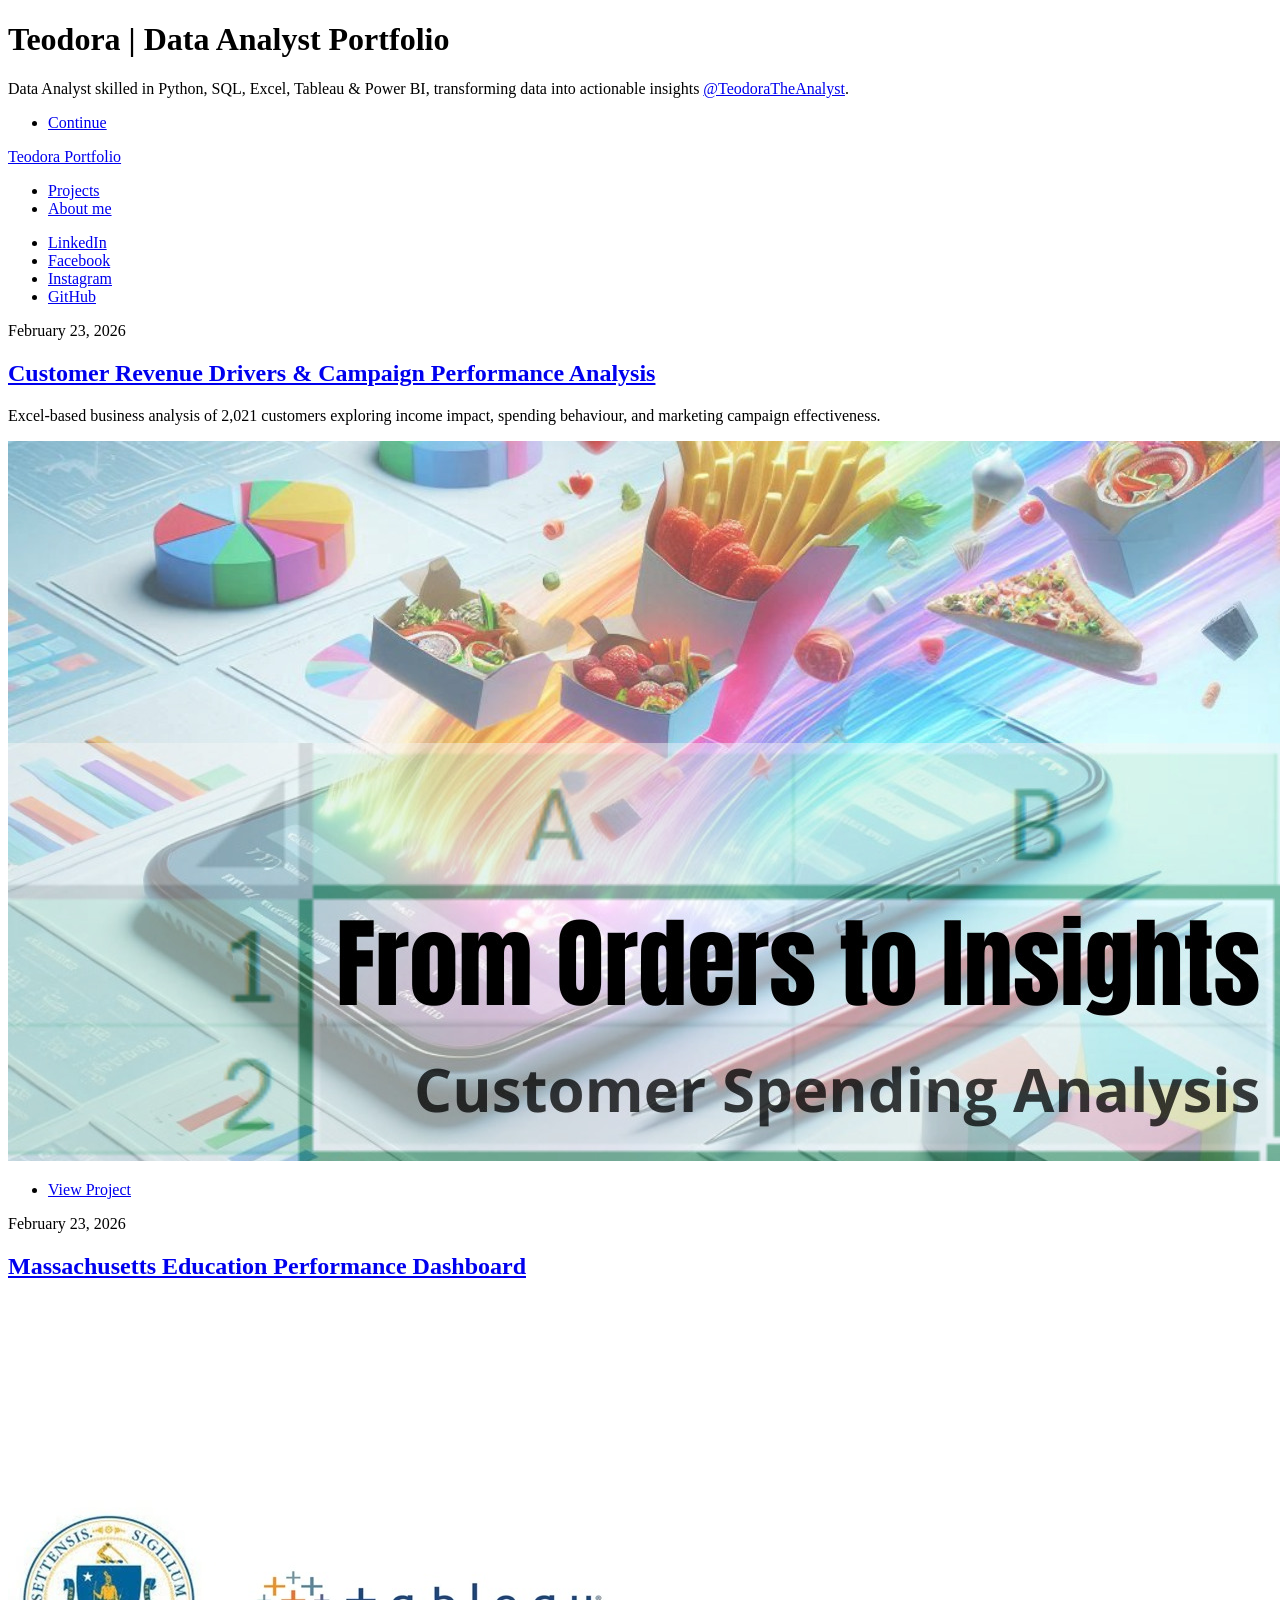
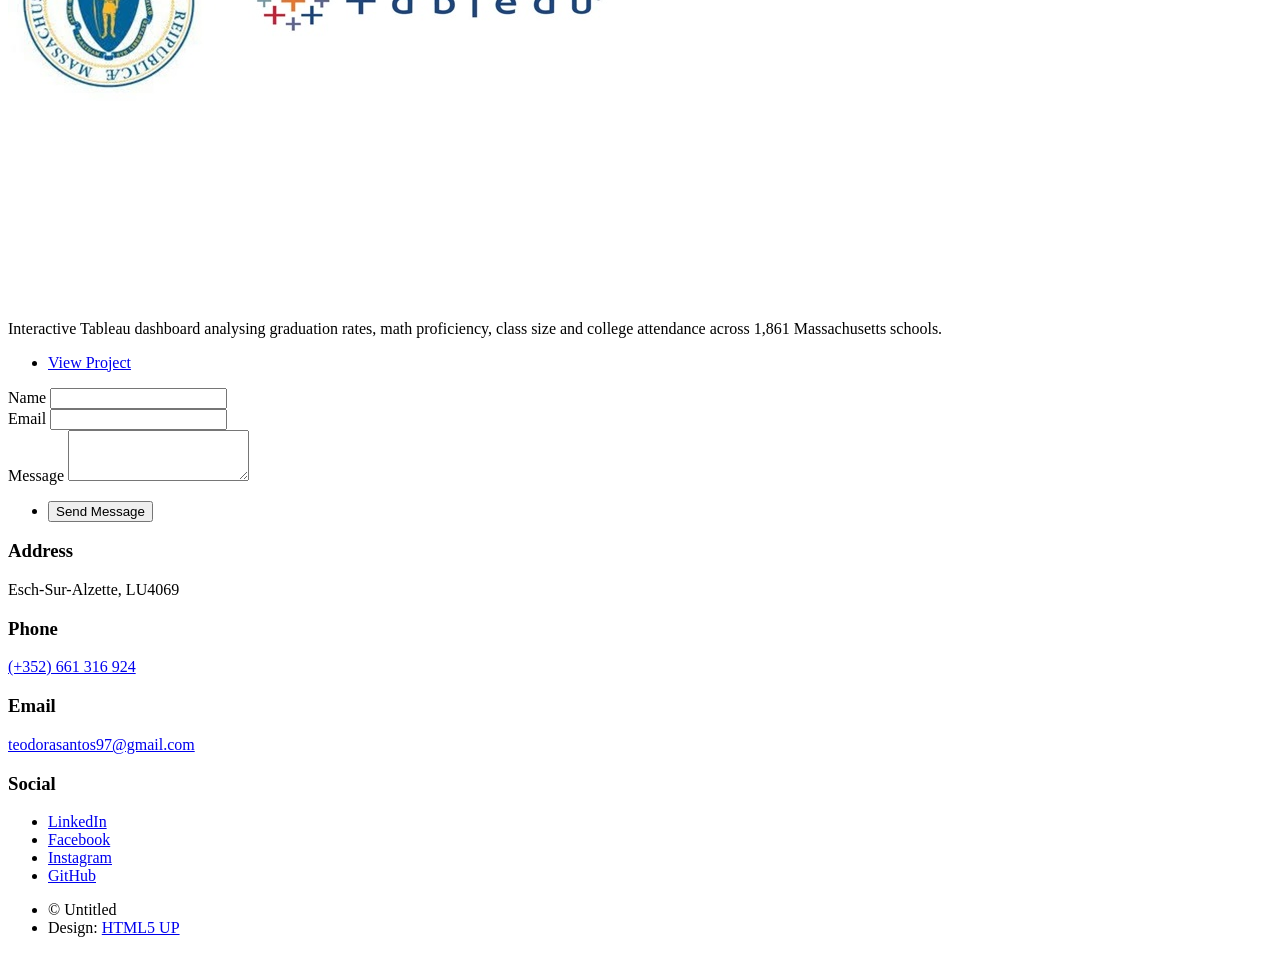
==== commit 3d4d6556: "Add files via upload" ====
--- a/index.html
+++ b/index.html
@@ -41,7 +41,7 @@
 							<!-- <li><a href="elements.html">Elements Reference</a></li> -->
 						</ul>
 						<ul class="icons">
-							li><a href="https://www.linkedin.com/in/teodora-santos-589369266" class="icon brands alt fa-linkedin"><span class="label">LinkedIn</span></a></li>
+							<li><a href="https://www.linkedin.com/in/teodora-santos-589369266" class="icon brands alt fa-linkedin"><span class="label">LinkedIn</span></a></li>
 							<li><a href="https://www.facebook.com/dora.santos.5832343" class="icon brands alt fa-facebook-f"><span class="label">Facebook</span></a></li>
 							<li><a href="https://www.instagram.com/theodora_santos" class="icon brands alt fa-instagram"><span class="label">Instagram</span></a></li>
 							<li><a href="https://github.com/teodorasantos97-DA" class="icon brands alt fa-github"><span class="label">GitHub</span></a></li>
@@ -54,7 +54,7 @@
 						<!-- Featured Post -->
 							<article class="post featured">
 								<header class="major">
-									<span class="date">April 25, 2017</span>
+									<span class="date">February 23, 2026</span>
 									<h2><a href="https://github.com/teodorasantos97-DA/doordash-customer-analysis">Customer Revenue Drivers & Campaign Performance Analysis<br />
 									</a></h2>
 									<p>Excel-based business analysis of 2,021 customers exploring income impact, spending behaviour, and marketing campaign effectiveness.</p>
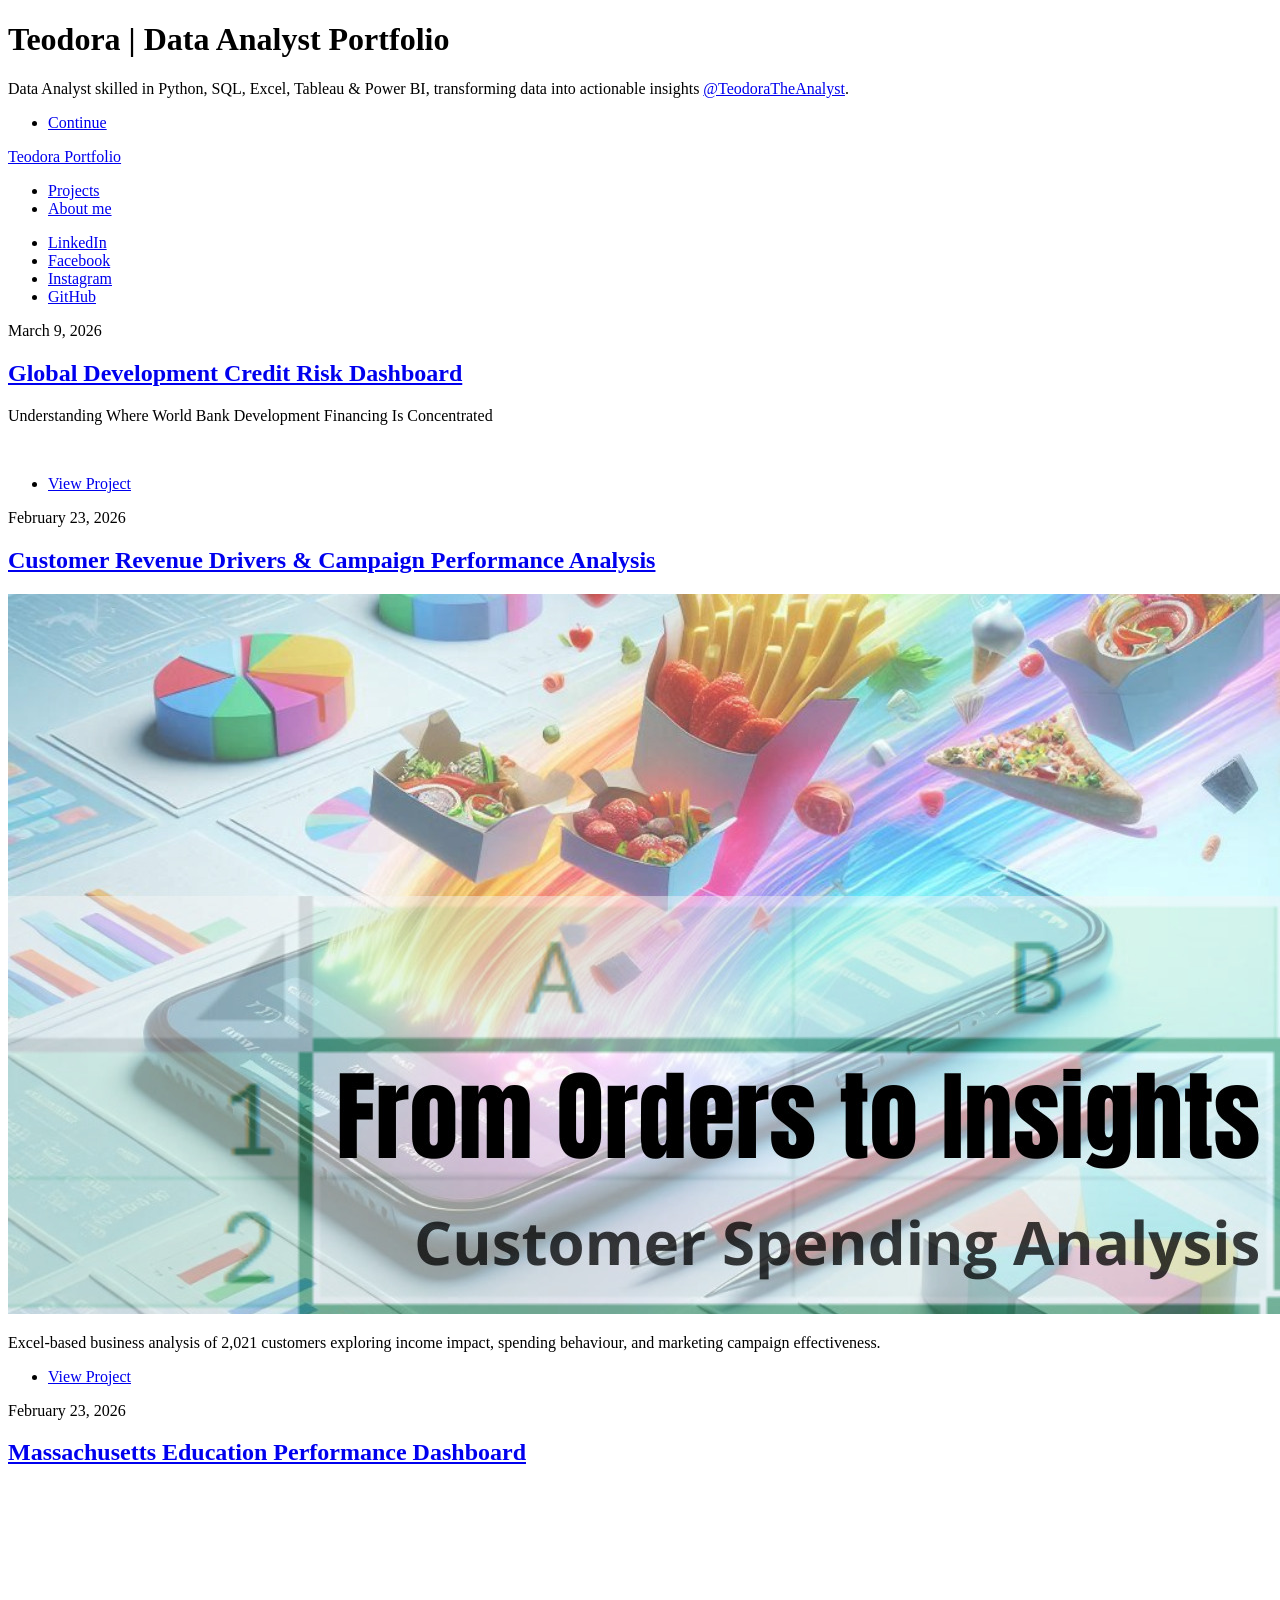
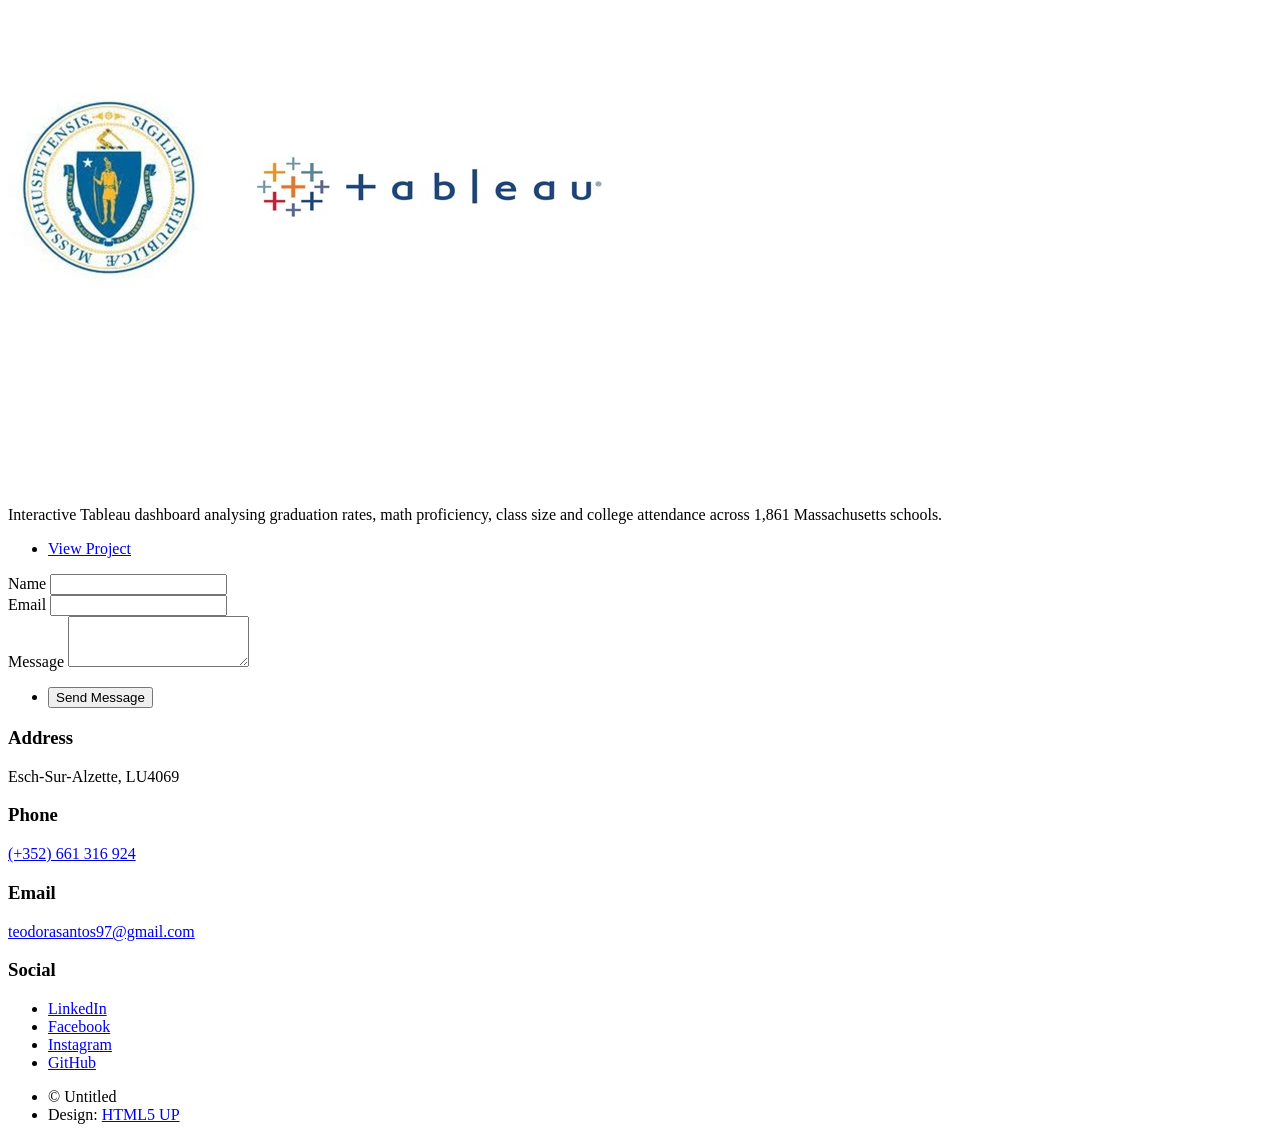
==== commit 25735fc3: "Update portfolio project and upload new files" ====
--- a/index.html
+++ b/index.html
@@ -54,19 +54,31 @@
 						<!-- Featured Post -->
 							<article class="post featured">
 								<header class="major">
-									<span class="date">February 23, 2026</span>
-									<h2><a href="https://github.com/teodorasantos97-DA/doordash-customer-analysis">Customer Revenue Drivers & Campaign Performance Analysis<br />
+									<span class="date">March 9, 2026</span>
+									<h2><a href="sqlproject.html">Global Development Credit Risk Dashboard<br />
 									</a></h2>
-									<p>Excel-based business analysis of 2,021 customers exploring income impact, spending behaviour, and marketing campaign effectiveness.</p>
+									<p>Understanding Where World Bank Development Financing Is Concentrated</p>
 								</header>
-								<a href="https://github.com/teodorasantos97-DA/doordash-customer-analysis" class="image main"><img src="images/excel.jpg" alt="" /></a>
+								<a href="sqlproject.html" class="image main"><img src="images/CoverImage.png" alt="" /></a>
 								<ul class="actions special">
-									<li><a href="https://github.com/teodorasantos97-DA/doordash-customer-analysis" class="button large">View Project</a></li>
+									<li><a href="sqlproject.html" class="button large">View Project</a></li>
 								</ul>
 							</article>
 
 						<!-- Posts -->
 							<section class="posts">
+								<article>
+									<header>
+										<span class="date">February 23, 2026</span>
+										<h2><a href="https://www.linkedin.com/pulse/what-2021-customers-reveal-revenue-drivers-campaign-teodora-santos-b5qcf/?trackingId=rHVgZ8XQTyq2wn0Lx05Yow%3D%3D">Customer Revenue Drivers & Campaign Performance Analysis<br />
+										</a></h2>
+									</header>
+									<a href="https://www.linkedin.com/pulse/what-2021-customers-reveal-revenue-drivers-campaign-teodora-santos-b5qcf/?trackingId=rHVgZ8XQTyq2wn0Lx05Yow%3D%3D" class="image fit"><img src="images/excel.jpg" alt="" /></a>
+									<p>Excel-based business analysis of 2,021 customers exploring income impact, spending behaviour, and marketing campaign effectiveness.</p>
+									<ul class="actions special">
+										<li><a href="https://github.com/teodorasantos97-DA/doordash-customer-analysis" class="button">View Project</a></li>
+									</ul>
+								</article>
 								<article>
 									<header>
 										<span class="date">February 23, 2026</span>
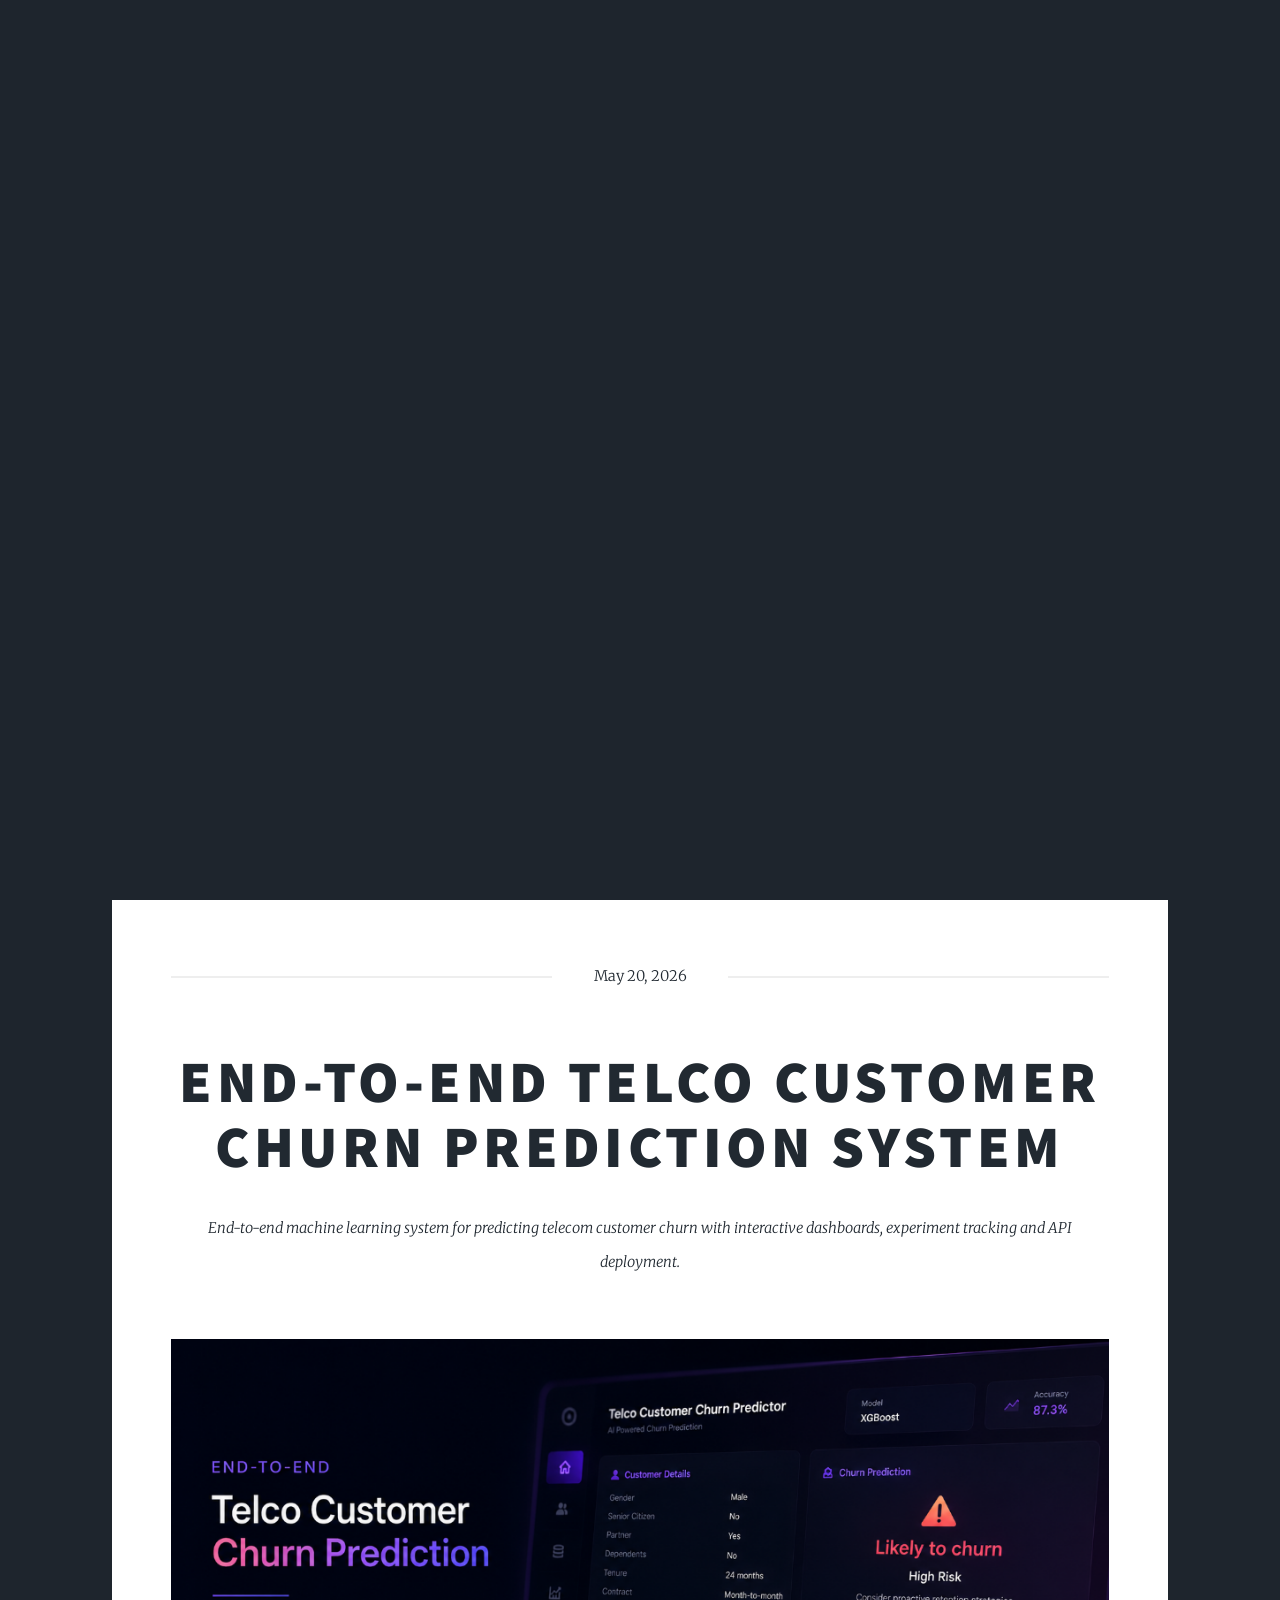
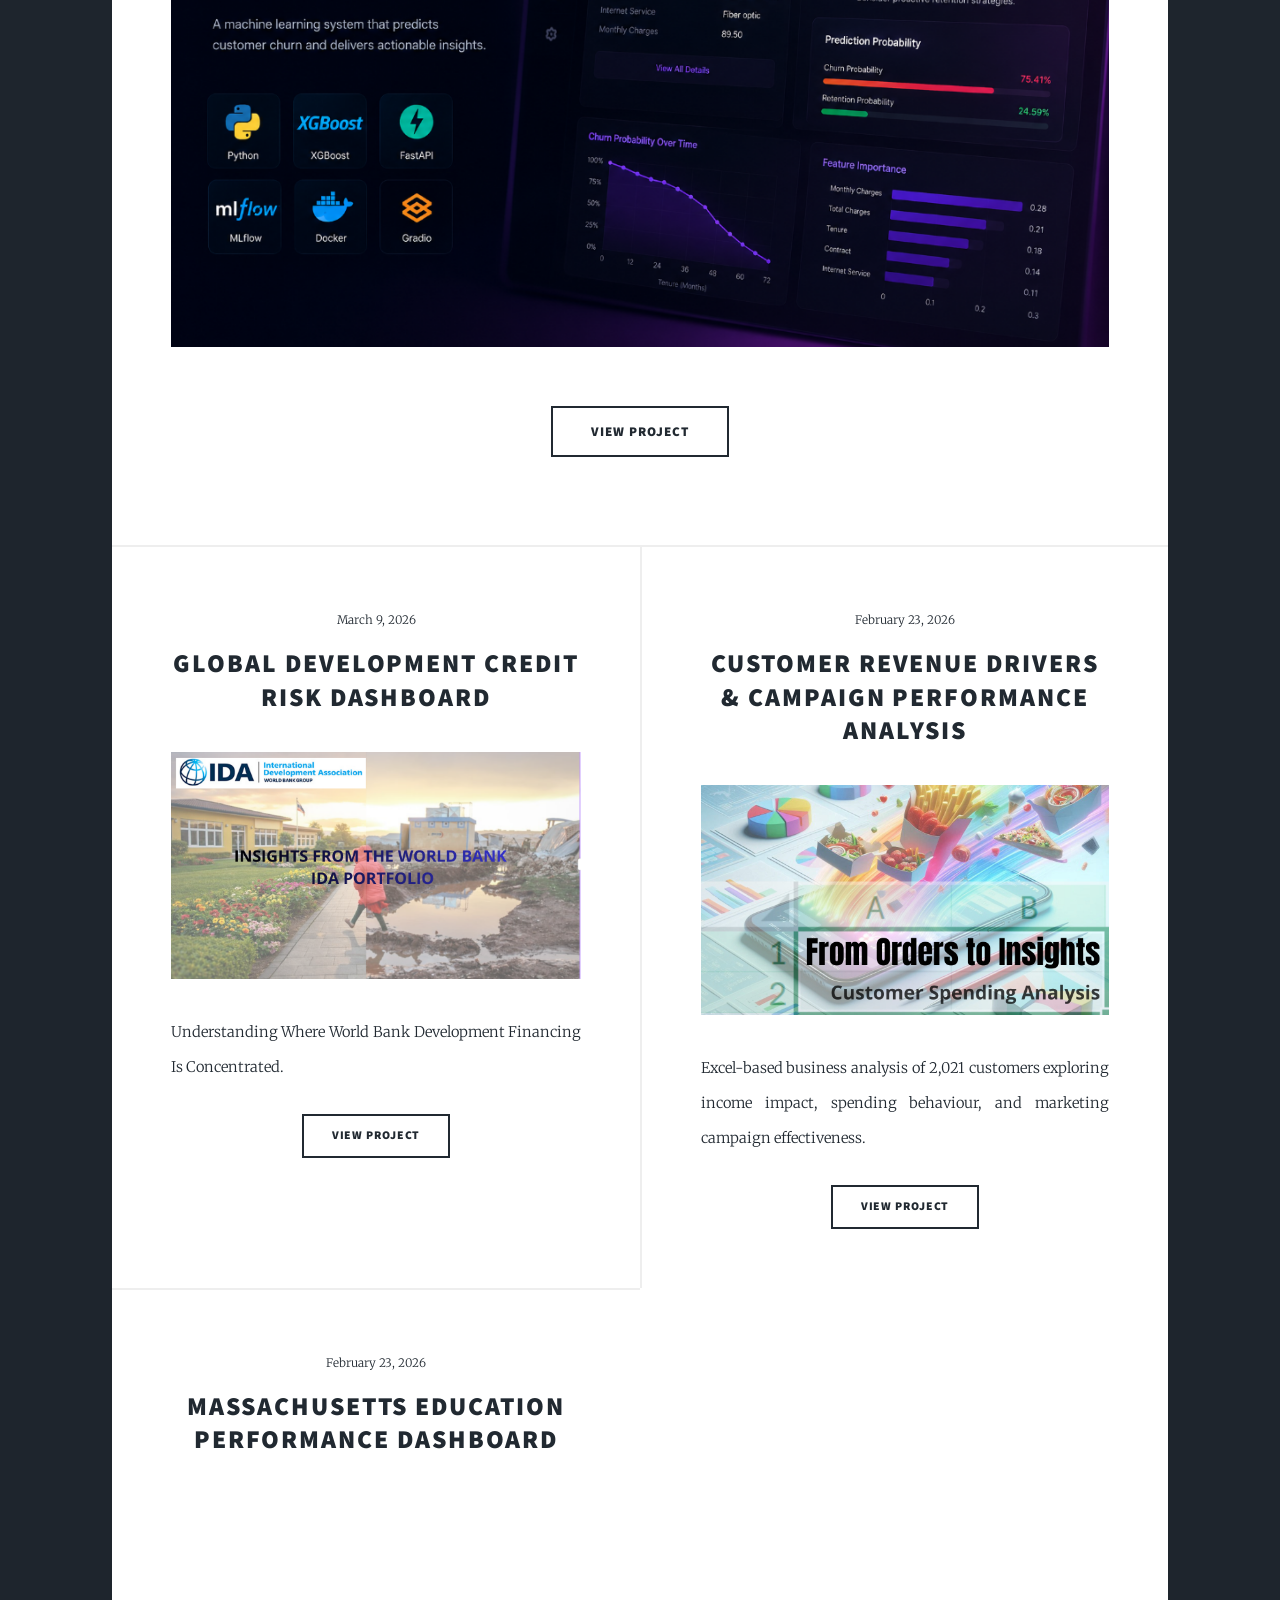
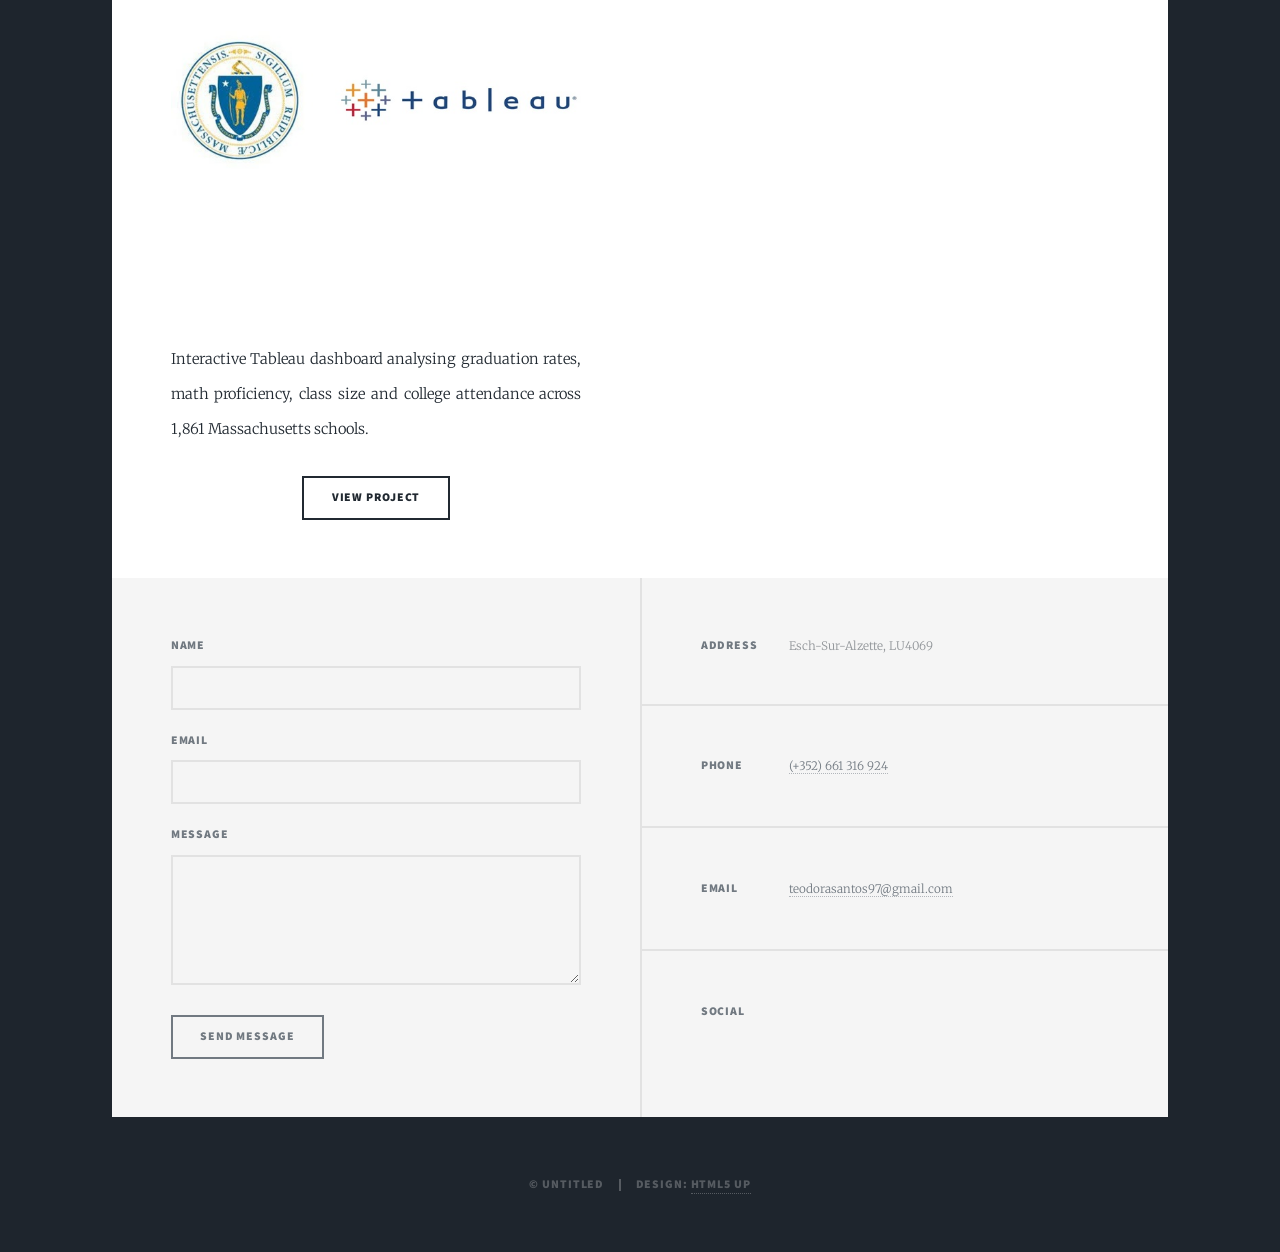
==== commit 5e254fc5: "Added churn prediction ML project to portfolio" ====
--- a/index.html
+++ b/index.html
@@ -1,238 +1,250 @@
-<!DOCTYPE HTML>
-<!--
-	Massively by HTML5 UP
-	html5up.net | @ajlkn
-	Free for personal and commercial use under the CCA 3.0 license (html5up.net/license)
--->
-<html>
-	<head>
-		<title>Teodora The Analyst Portfolio</title>
-		<meta charset="utf-8" />
-		<meta name="viewport" content="width=device-width, initial-scale=1, user-scalable=no" />
-		<link rel="stylesheet" href="assets/css/main.css" />
-		<noscript><link rel="stylesheet" href="assets/css/noscript.css" /></noscript>
-	</head>
-	<body class="is-preload">
-
-		<!-- Wrapper -->
-			<div id="wrapper" class="fade-in">
-
-				<!-- Intro -->
-					<div id="intro">
-						<h1>Teodora | Data Analyst Portfolio<br />
-						</h1>
-						<p>Data Analyst skilled in Python, SQL, Excel, Tableau & Power BI, transforming data into actionable insights <a href="https://github.com/teodorasantos97-DA">@TeodoraTheAnalyst</a>. 
-					</p>
-						<ul class="actions">
-							<li><a href="#header" class="button icon solid solo fa-arrow-down scrolly">Continue</a></li>
-						</ul>
-					</div>
-
-				<!-- Header -->
-					<header id="header">
-						<a href="index.html" class="logo">Teodora Portfolio</a>
-					</header>
-
-				<!-- Nav -->
-					<nav id="nav">
-						<ul class="links">
-							<li class="active"><a href="index.html">Projects</a></li>
-							<li><a href="generic.html">About me</a></li>
-							<!-- <li><a href="elements.html">Elements Reference</a></li> -->
-						</ul>
-						<ul class="icons">
-							<li><a href="https://www.linkedin.com/in/teodora-santos-589369266" class="icon brands alt fa-linkedin"><span class="label">LinkedIn</span></a></li>
-							<li><a href="https://www.facebook.com/dora.santos.5832343" class="icon brands alt fa-facebook-f"><span class="label">Facebook</span></a></li>
-							<li><a href="https://www.instagram.com/theodora_santos" class="icon brands alt fa-instagram"><span class="label">Instagram</span></a></li>
-							<li><a href="https://github.com/teodorasantos97-DA" class="icon brands alt fa-github"><span class="label">GitHub</span></a></li>
-						</ul>
-					</nav>
-
-				<!-- Main -->
-					<div id="main">
-
-						<!-- Featured Post -->
-							<article class="post featured">
-								<header class="major">
-									<span class="date">March 9, 2026</span>
-									<h2><a href="sqlproject.html">Global Development Credit Risk Dashboard<br />
-									</a></h2>
-									<p>Understanding Where World Bank Development Financing Is Concentrated</p>
-								</header>
-								<a href="sqlproject.html" class="image main"><img src="images/CoverImage.png" alt="" /></a>
-								<ul class="actions special">
-									<li><a href="sqlproject.html" class="button large">View Project</a></li>
-								</ul>
-							</article>
-
-						<!-- Posts -->
-							<section class="posts">
-								<article>
-									<header>
-										<span class="date">February 23, 2026</span>
-										<h2><a href="https://www.linkedin.com/pulse/what-2021-customers-reveal-revenue-drivers-campaign-teodora-santos-b5qcf/?trackingId=rHVgZ8XQTyq2wn0Lx05Yow%3D%3D">Customer Revenue Drivers & Campaign Performance Analysis<br />
-										</a></h2>
-									</header>
-									<a href="https://www.linkedin.com/pulse/what-2021-customers-reveal-revenue-drivers-campaign-teodora-santos-b5qcf/?trackingId=rHVgZ8XQTyq2wn0Lx05Yow%3D%3D" class="image fit"><img src="images/excel.jpg" alt="" /></a>
-									<p>Excel-based business analysis of 2,021 customers exploring income impact, spending behaviour, and marketing campaign effectiveness.</p>
-									<ul class="actions special">
-										<li><a href="https://github.com/teodorasantos97-DA/doordash-customer-analysis" class="button">View Project</a></li>
-									</ul>
-								</article>
-								<article>
-									<header>
-										<span class="date">February 23, 2026</span>
-										<h2><a href="tableauproject.html">Massachusetts Education Performance Dashboard<br />
-										</a></h2>
-									</header>
-									<a href="tableauproject.html" class="image fit"><img src="images/tableauu.jpg" alt="" /></a>
-									<p>Interactive Tableau dashboard analysing graduation rates, math proficiency, class size and college attendance across 1,861 Massachusetts schools.</p>
-									<ul class="actions special">
-										<li><a href="tableauproject.html" class="button">View Project</a></li>
-									</ul>
-								</article>
-								<!-- <article>
-									<header>
-										<span class="date">April 22, 2017</span>
-										<h2><a href="#">Primis eget<br />
-										imperdiet lorem</a></h2>
-									</header>
-									<a href="#" class="image fit"><img src="images/pic03.jpg" alt="" /></a>
-									<p>Interactive Tableau dashboard analysing graduation rates, math proficiency, class size and college attendance across 1,861 Massachusetts schools.</p>
-									<ul class="actions special">
-										<li><a href="#" class="button">Full Story</a></li>
-									</ul>
-								</article>
-								<article>
-									<header>
-										<span class="date">April 18, 2017</span>
-										<h2><a href="#">Ante mattis<br />
-										interdum dolor</a></h2>
-									</header>
-									<a href="#" class="image fit"><img src="images/pic04.jpg" alt="" /></a>
-									<p>Donec eget ex magna. Interdum et malesuada fames ac ante ipsum primis in faucibus. Pellentesque venenatis dolor imperdiet dolor mattis sagittis magna etiam.</p>
-									<ul class="actions special">
-										<li><a href="#" class="button">Full Story</a></li>
-									</ul>
-								</article>
-								<article>
-									<header>
-										<span class="date">April 14, 2017</span>
-										<h2><a href="#">Tempus sed<br />
-										nulla imperdiet</a></h2>
-									</header>
-									<a href="#" class="image fit"><img src="images/pic05.jpg" alt="" /></a>
-									<p>Donec eget ex magna. Interdum et malesuada fames ac ante ipsum primis in faucibus. Pellentesque venenatis dolor imperdiet dolor mattis sagittis magna etiam.</p>
-									<ul class="actions special">
-										<li><a href="#" class="button">Full Story</a></li>
-									</ul>
-								</article>
-								<article>
-									<header>
-										<span class="date">April 11, 2017</span>
-										<h2><a href="#">Odio magna<br />
-										sed consectetur</a></h2>
-									</header>
-									<a href="#" class="image fit"><img src="images/pic06.jpg" alt="" /></a>
-									<p>Donec eget ex magna. Interdum et malesuada fames ac ante ipsum primis in faucibus. Pellentesque venenatis dolor imperdiet dolor mattis sagittis magna etiam.</p>
-									<ul class="actions special">
-										<li><a href="#" class="button">Full Story</a></li>
-									</ul>
-								</article>
-								<article>
-									<header>
-										<span class="date">April 7, 2017</span>
-										<h2><a href="#">Augue lorem<br />
-										primis vestibulum</a></h2>
-									</header>
-									<a href="#" class="image fit"><img src="images/pic07.jpg" alt="" /></a>
-									<p>Donec eget ex magna. Interdum et malesuada fames ac ante ipsum primis in faucibus. Pellentesque venenatis dolor imperdiet dolor mattis sagittis magna etiam.</p>
-									<ul class="actions special">
-										<li><a href="#" class="button">Full Story</a></li>
-									</ul>
-								</article> -->
-							</section>
-
-						<!-- Footer -->
-							<!-- <footer>
-								<div class="pagination">
-									
-									<a href="#" class="page active">1</a>
-									<a href="#" class="page">2</a>
-									<a href="#" class="page">3</a>
-									<span class="extra">&hellip;</span>
-									<a href="#" class="page">8</a>
-									<a href="#" class="page">9</a>
-									<a href="#" class="page">10</a>
-									<a href="#" class="next">Next</a>
-								</div>
-							</footer> -->
-
-					</div>
-
-				<!-- Footer -->
-					<footer id="footer">
-						<section>
-							<form method="post" action="#">
-								<div class="fields">
-									<div class="field">
-										<label for="name">Name</label>
-										<input type="text" name="name" id="name" />
-									</div>
-									<div class="field">
-										<label for="email">Email</label>
-										<input type="text" name="email" id="email" />
-									</div>
-									<div class="field">
-										<label for="message">Message</label>
-										<textarea name="message" id="message" rows="3"></textarea>
-									</div>
-								</div>
-								<ul class="actions">
-									<li><input type="submit" value="Send Message" /></li>
-								</ul>
-							</form>
-						</section>
-						<section class="split contact">
-							<section class="alt">
-								<h3>Address</h3>
-								<p>Esch-Sur-Alzette, LU4069</p>
-							</section>
-							<section>
-								<h3>Phone</h3>
-								<p><a href="#">(+352) 661 316 924</a></p>
-							</section>
-							<section>
-								<h3>Email</h3>
-								<p><a href="#">teodorasantos97@gmail.com</a></p>
-							</section>
-							<section>
-								<h3>Social</h3>
-								<ul class="icons alt">
-									<li><a href="https://www.linkedin.com/in/teodora-santos-589369266" class="icon brands alt fa-linkedin"><span class="label">LinkedIn</span></a></li>
-									<li><a href="https://www.facebook.com/dora.santos.5832343" class="icon brands alt fa-facebook-f"><span class="label">Facebook</span></a></li>
-									<li><a href="https://www.instagram.com/theodora_santos" class="icon brands alt fa-instagram"><span class="label">Instagram</span></a></li>
-									<li><a href="https://github.com/teodorasantos97-DA" class="icon brands alt fa-github"><span class="label">GitHub</span></a></li>
-								</ul>
-							</section>
-						</section>
-					</footer>
-
-				<!-- Copyright -->
-					<div id="copyright">
-						<ul><li>&copy; Untitled</li><li>Design: <a href="https://html5up.net">HTML5 UP</a></li></ul>
-					</div>
-
-			</div>
-
-		<!-- Scripts -->
-			<script src="assets/js/jquery.min.js"></script>
-			<script src="assets/js/jquery.scrollex.min.js"></script>
-			<script src="assets/js/jquery.scrolly.min.js"></script>
-			<script src="assets/js/browser.min.js"></script>
-			<script src="assets/js/breakpoints.min.js"></script>
-			<script src="assets/js/util.js"></script>
-			<script src="assets/js/main.js"></script>
-
-	</body>
+<!DOCTYPE HTML>
+<!--
+	Massively by HTML5 UP
+	html5up.net | @ajlkn
+	Free for personal and commercial use under the CCA 3.0 license (html5up.net/license)
+-->
+<html>
+	<head>
+		<title>Teodora The Analyst Portfolio</title>
+		<meta charset="utf-8" />
+		<meta name="viewport" content="width=device-width, initial-scale=1, user-scalable=no" />
+		<link rel="stylesheet" href="assets/css/main.css" />
+		<noscript><link rel="stylesheet" href="assets/css/noscript.css" /></noscript>
+	</head>
+	<body class="is-preload">
+
+		<!-- Wrapper -->
+			<div id="wrapper" class="fade-in">
+
+				<!-- Intro -->
+					<div id="intro">
+						<h1>Teodora | Data Analyst Portfolio<br />
+						</h1>
+						<p>Data Analyst skilled in Python, SQL, Excel, Tableau & Power BI, transforming data into actionable insights <a href="https://github.com/teodorasantos97-DA">@TeodoraTheAnalyst</a>. 
+					</p>
+						<ul class="actions">
+							<li><a href="#header" class="button icon solid solo fa-arrow-down scrolly">Continue</a></li>
+						</ul>
+					</div>
+
+				<!-- Header -->
+					<header id="header">
+						<a href="index.html" class="logo">Teodora Portfolio</a>
+					</header>
+
+				<!-- Nav -->
+					<nav id="nav">
+						<ul class="links">
+							<li class="active"><a href="index.html">Projects</a></li>
+							<li><a href="generic.html">About me</a></li>
+							<!-- <li><a href="elements.html">Elements Reference</a></li> -->
+						</ul>
+						<ul class="icons">
+							<li><a href="https://www.linkedin.com/in/teodora-santos-589369266" class="icon brands alt fa-linkedin"><span class="label">LinkedIn</span></a></li>
+							<li><a href="https://www.facebook.com/dora.santos.5832343" class="icon brands alt fa-facebook-f"><span class="label">Facebook</span></a></li>
+							<li><a href="https://www.instagram.com/theodora_santos" class="icon brands alt fa-instagram"><span class="label">Instagram</span></a></li>
+							<li><a href="https://github.com/teodorasantos97-DA" class="icon brands alt fa-github"><span class="label">GitHub</span></a></li>
+						</ul>
+					</nav>
+
+				<!-- Main -->
+					<div id="main">
+
+						<!-- Featured Post -->
+							<article class="post featured">
+								<header class="major">
+									<span class="date">May 20, 2026</span>
+									<h2><a href="https://github.com/teodorasantos97-DA/telco-churn-ml-system">END-TO-END TELCO CUSTOMER CHURN PREDICTION SYSTEM<br />
+									</a></h2>
+									<p>End-to-end machine learning system for predicting telecom customer churn with interactive dashboards, experiment tracking and API deployment.</p>
+								</header>
+								<a href="https://github.com/teodorasantos97-DA/telco-churn-ml-system" class="image main"><img src="images/capaML.png" alt="" /></a>
+								<ul class="actions special">
+									<li><a href="https://github.com/teodorasantos97-DA/telco-churn-ml-system" class="button large">View Project</a></li>
+								</ul>
+							</article>
+
+						<!-- Posts -->
+							<section class="posts">
+								<article>
+									<header>
+										<span class="date">March 9, 2026</span>
+										<h2><a href="sqlproject.html">Global Development Credit Risk Dashboard<br />
+										</a></h2>
+									</header>
+									<a href="sqlproject.html" class="image fit"><img src="images/CoverImage.png" alt="" /></a>
+									<p>Understanding Where World Bank Development Financing Is Concentrated.</p>
+									<ul class="actions special">
+										<li><a href="sqlproject.html" class="button">View Project</a></li>
+									</ul>
+								</article>
+								<article>
+									<header>
+										<span class="date">February 23, 2026</span>
+										<h2><a href="https://www.linkedin.com/pulse/what-2021-customers-reveal-revenue-drivers-campaign-teodora-santos-b5qcf/?trackingId=rHVgZ8XQTyq2wn0Lx05Yow%3D%3D">Customer Revenue Drivers & Campaign Performance Analysis<br />
+										</a></h2>
+									</header>
+									<a href="https://www.linkedin.com/pulse/what-2021-customers-reveal-revenue-drivers-campaign-teodora-santos-b5qcf/?trackingId=rHVgZ8XQTyq2wn0Lx05Yow%3D%3D" class="image fit"><img src="images/excel.jpg" alt="" /></a>
+									<p>Excel-based business analysis of 2,021 customers exploring income impact, spending behaviour, and marketing campaign effectiveness.</p>
+									<ul class="actions special">
+										<li><a href="https://github.com/teodorasantos97-DA/doordash-customer-analysis" class="button">View Project</a></li>
+									</ul>
+								</article>
+								<article>
+									<header>
+										<span class="date">February 23, 2026</span>
+										<h2><a href="tableauproject.html">Massachusetts Education Performance Dashboard<br />
+										</a></h2>
+									</header>
+									<a href="tableauproject.html" class="image fit"><img src="images/tableauu.jpg" alt="" /></a>
+									<p>Interactive Tableau dashboard analysing graduation rates, math proficiency, class size and college attendance across 1,861 Massachusetts schools.</p>
+									<ul class="actions special">
+										<li><a href="tableauproject.html" class="button">View Project</a></li>
+									</ul>
+								</article>
+								<!-- <article>
+									<header>
+										<span class="date">April 22, 2017</span>
+										<h2><a href="#">Primis eget<br />
+										imperdiet lorem</a></h2>
+									</header>
+									<a href="#" class="image fit"><img src="images/pic03.jpg" alt="" /></a>
+									<p>Interactive Tableau dashboard analysing graduation rates, math proficiency, class size and college attendance across 1,861 Massachusetts schools.</p>
+									<ul class="actions special">
+										<li><a href="#" class="button">Full Story</a></li>
+									</ul>
+								</article>
+								<article>
+									<header>
+										<span class="date">April 18, 2017</span>
+										<h2><a href="#">Ante mattis<br />
+										interdum dolor</a></h2>
+									</header>
+									<a href="#" class="image fit"><img src="images/pic04.jpg" alt="" /></a>
+									<p>Donec eget ex magna. Interdum et malesuada fames ac ante ipsum primis in faucibus. Pellentesque venenatis dolor imperdiet dolor mattis sagittis magna etiam.</p>
+									<ul class="actions special">
+										<li><a href="#" class="button">Full Story</a></li>
+									</ul>
+								</article>
+								<article>
+									<header>
+										<span class="date">April 14, 2017</span>
+										<h2><a href="#">Tempus sed<br />
+										nulla imperdiet</a></h2>
+									</header>
+									<a href="#" class="image fit"><img src="images/pic05.jpg" alt="" /></a>
+									<p>Donec eget ex magna. Interdum et malesuada fames ac ante ipsum primis in faucibus. Pellentesque venenatis dolor imperdiet dolor mattis sagittis magna etiam.</p>
+									<ul class="actions special">
+										<li><a href="#" class="button">Full Story</a></li>
+									</ul>
+								</article>
+								<article>
+									<header>
+										<span class="date">April 11, 2017</span>
+										<h2><a href="#">Odio magna<br />
+										sed consectetur</a></h2>
+									</header>
+									<a href="#" class="image fit"><img src="images/pic06.jpg" alt="" /></a>
+									<p>Donec eget ex magna. Interdum et malesuada fames ac ante ipsum primis in faucibus. Pellentesque venenatis dolor imperdiet dolor mattis sagittis magna etiam.</p>
+									<ul class="actions special">
+										<li><a href="#" class="button">Full Story</a></li>
+									</ul>
+								</article>
+								<article>
+									<header>
+										<span class="date">April 7, 2017</span>
+										<h2><a href="#">Augue lorem<br />
+										primis vestibulum</a></h2>
+									</header>
+									<a href="#" class="image fit"><img src="images/pic07.jpg" alt="" /></a>
+									<p>Donec eget ex magna. Interdum et malesuada fames ac ante ipsum primis in faucibus. Pellentesque venenatis dolor imperdiet dolor mattis sagittis magna etiam.</p>
+									<ul class="actions special">
+										<li><a href="#" class="button">Full Story</a></li>
+									</ul>
+								</article> -->
+							</section>
+
+						<!-- Footer -->
+							<!-- <footer>
+								<div class="pagination">
+									
+									<a href="#" class="page active">1</a>
+									<a href="#" class="page">2</a>
+									<a href="#" class="page">3</a>
+									<span class="extra">&hellip;</span>
+									<a href="#" class="page">8</a>
+									<a href="#" class="page">9</a>
+									<a href="#" class="page">10</a>
+									<a href="#" class="next">Next</a>
+								</div>
+							</footer> -->
+
+					</div>
+
+				<!-- Footer -->
+					<footer id="footer">
+						<section>
+							<form method="post" action="#">
+								<div class="fields">
+									<div class="field">
+										<label for="name">Name</label>
+										<input type="text" name="name" id="name" />
+									</div>
+									<div class="field">
+										<label for="email">Email</label>
+										<input type="text" name="email" id="email" />
+									</div>
+									<div class="field">
+										<label for="message">Message</label>
+										<textarea name="message" id="message" rows="3"></textarea>
+									</div>
+								</div>
+								<ul class="actions">
+									<li><input type="submit" value="Send Message" /></li>
+								</ul>
+							</form>
+						</section>
+						<section class="split contact">
+							<section class="alt">
+								<h3>Address</h3>
+								<p>Esch-Sur-Alzette, LU4069</p>
+							</section>
+							<section>
+								<h3>Phone</h3>
+								<p><a href="#">(+352) 661 316 924</a></p>
+							</section>
+							<section>
+								<h3>Email</h3>
+								<p><a href="#">teodorasantos97@gmail.com</a></p>
+							</section>
+							<section>
+								<h3>Social</h3>
+								<ul class="icons alt">
+									<li><a href="https://www.linkedin.com/in/teodora-santos-589369266" class="icon brands alt fa-linkedin"><span class="label">LinkedIn</span></a></li>
+									<li><a href="https://www.facebook.com/dora.santos.5832343" class="icon brands alt fa-facebook-f"><span class="label">Facebook</span></a></li>
+									<li><a href="https://www.instagram.com/theodora_santos" class="icon brands alt fa-instagram"><span class="label">Instagram</span></a></li>
+									<li><a href="https://github.com/teodorasantos97-DA" class="icon brands alt fa-github"><span class="label">GitHub</span></a></li>
+								</ul>
+							</section>
+						</section>
+					</footer>
+
+				<!-- Copyright -->
+					<div id="copyright">
+						<ul><li>&copy; Untitled</li><li>Design: <a href="https://html5up.net">HTML5 UP</a></li></ul>
+					</div>
+
+			</div>
+
+		<!-- Scripts -->
+			<script src="assets/js/jquery.min.js"></script>
+			<script src="assets/js/jquery.scrollex.min.js"></script>
+			<script src="assets/js/jquery.scrolly.min.js"></script>
+			<script src="assets/js/browser.min.js"></script>
+			<script src="assets/js/breakpoints.min.js"></script>
+			<script src="assets/js/util.js"></script>
+			<script src="assets/js/main.js"></script>
+
+	</body>
 </html>
--- a/assets/css/main.css
+++ b/assets/css/main.css
@@ -1,10 +1,10 @@
 @import url(fontawesome-all.min.css);
 @import url("https://fonts.googleapis.com/css?family=Merriweather:300,700,300italic,700italic|Source+Sans+Pro:900");
 
-/*
-	Massively by HTML5 UP
-	html5up.net | @ajlkn
-	Free for personal and commercial use under the CCA 3.0 license (html5up.net/license)
+/*
+	Massively by HTML5 UP
+	html5up.net | @ajlkn
+	Free for personal and commercial use under the CCA 3.0 license (html5up.net/license)
 */
 
 html, body, div, span, applet, object,
--- a/assets/css/noscript.css
+++ b/assets/css/noscript.css
@@ -1,9 +1,9 @@
 @import url(font-awesome.min.css);
 
-/*
-	Massively by HTML5 UP
-	html5up.net | @ajlkn
-	Free for personal and commercial use under the CCA 3.0 license (html5up.net/license)
+/*
+	Massively by HTML5 UP
+	html5up.net | @ajlkn
+	Free for personal and commercial use under the CCA 3.0 license (html5up.net/license)
 */
 
 /* Wrapper */
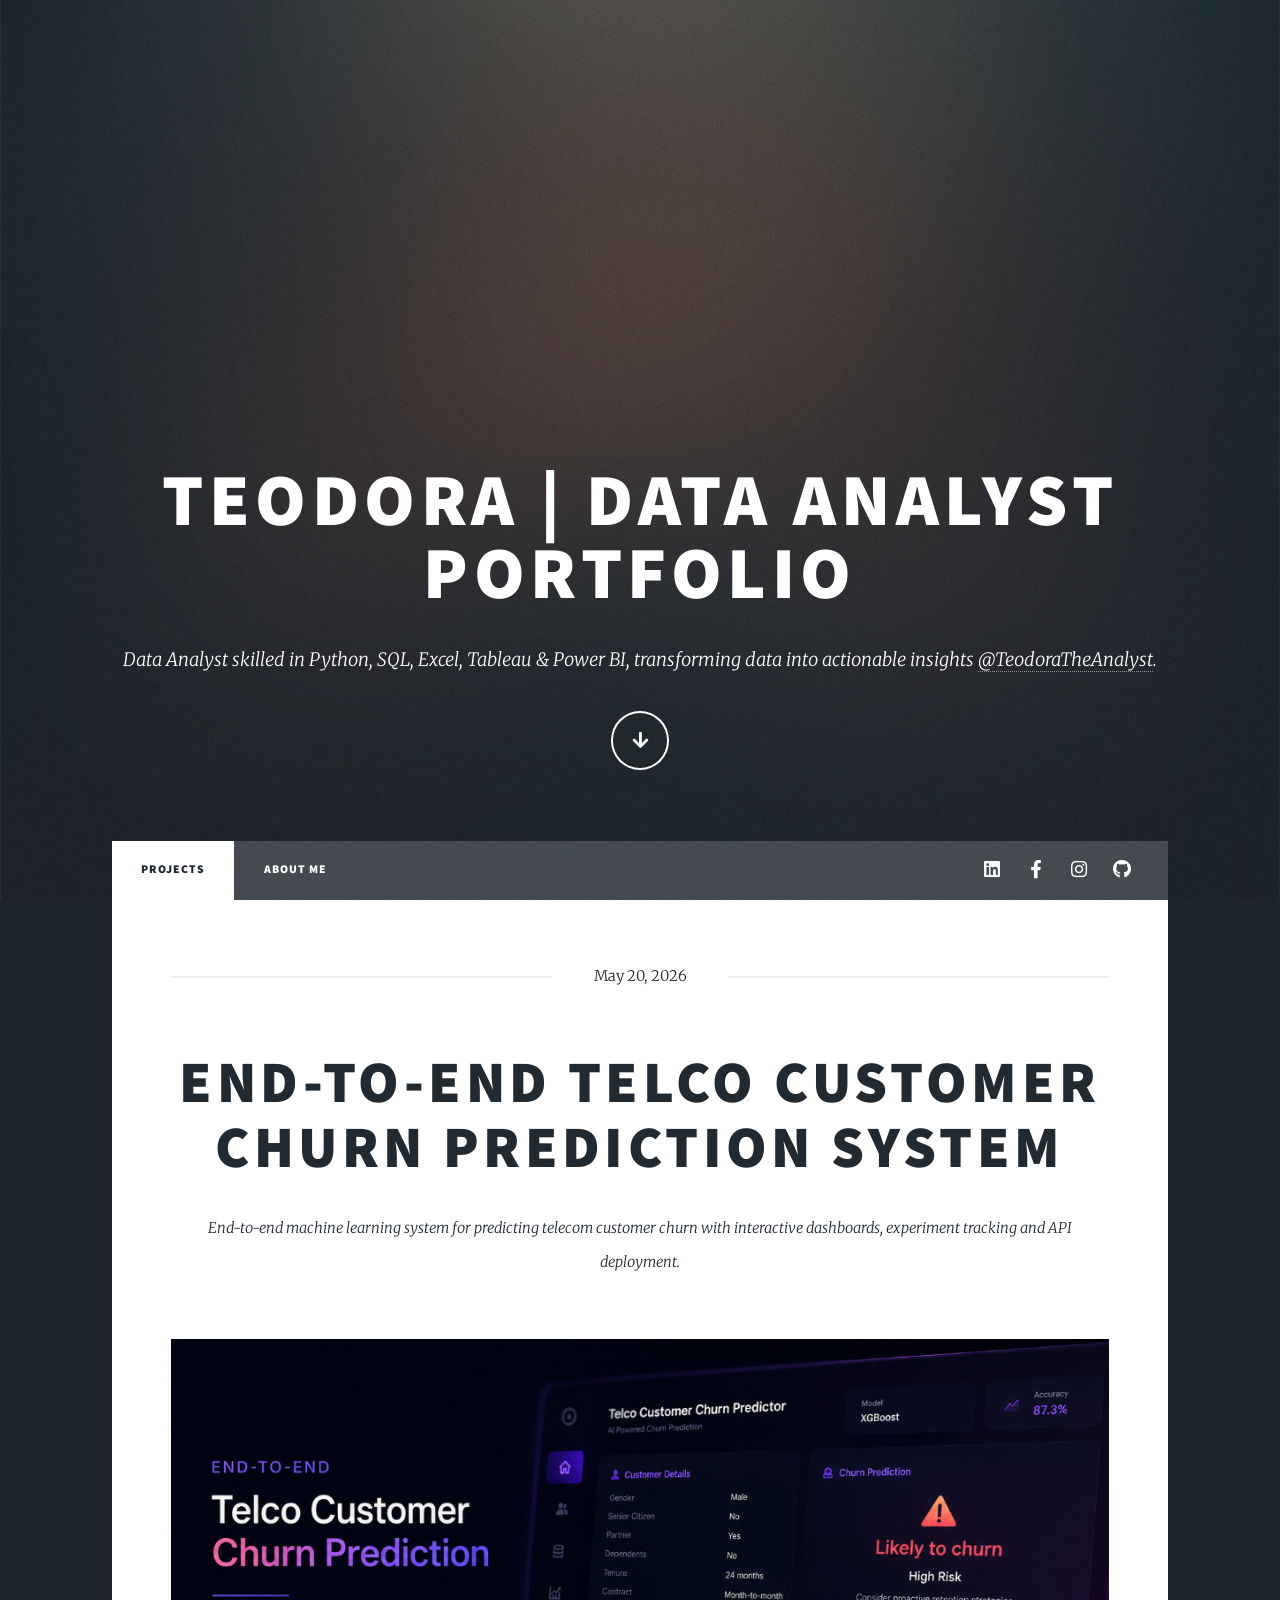
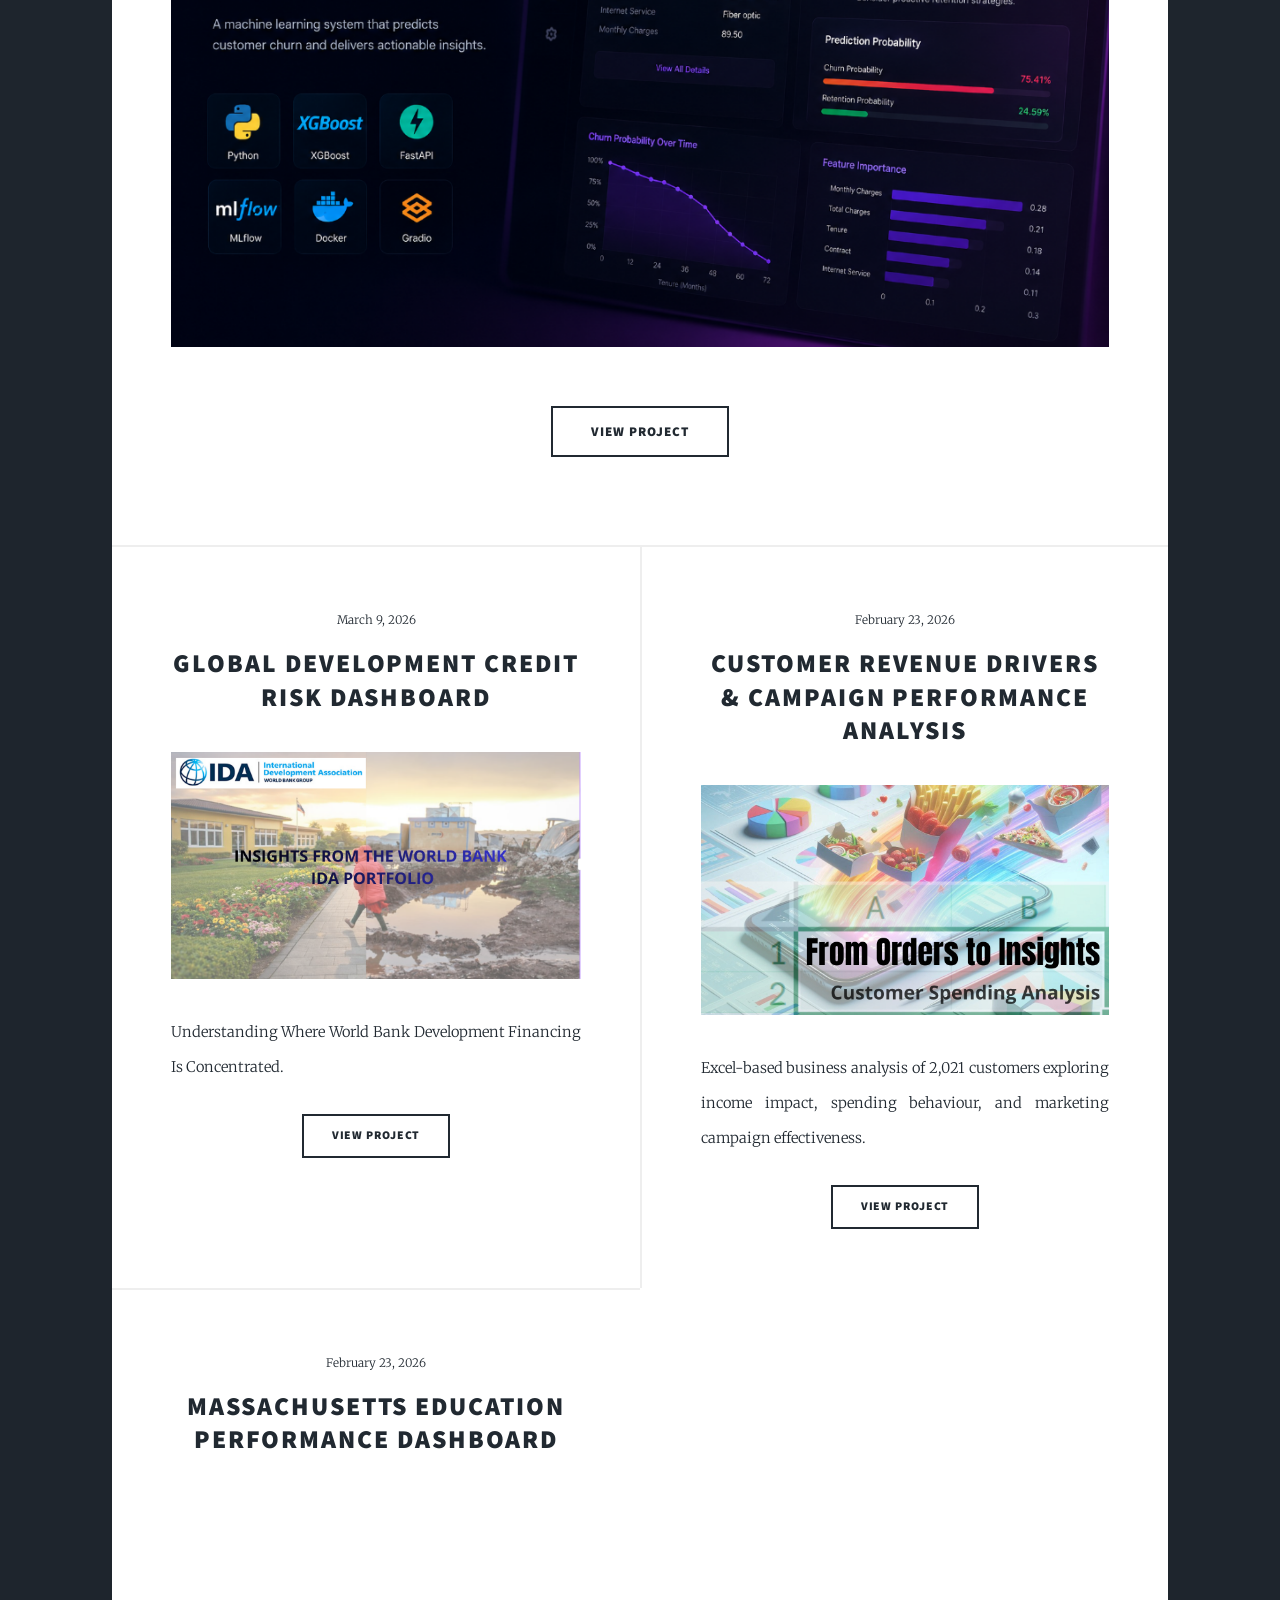
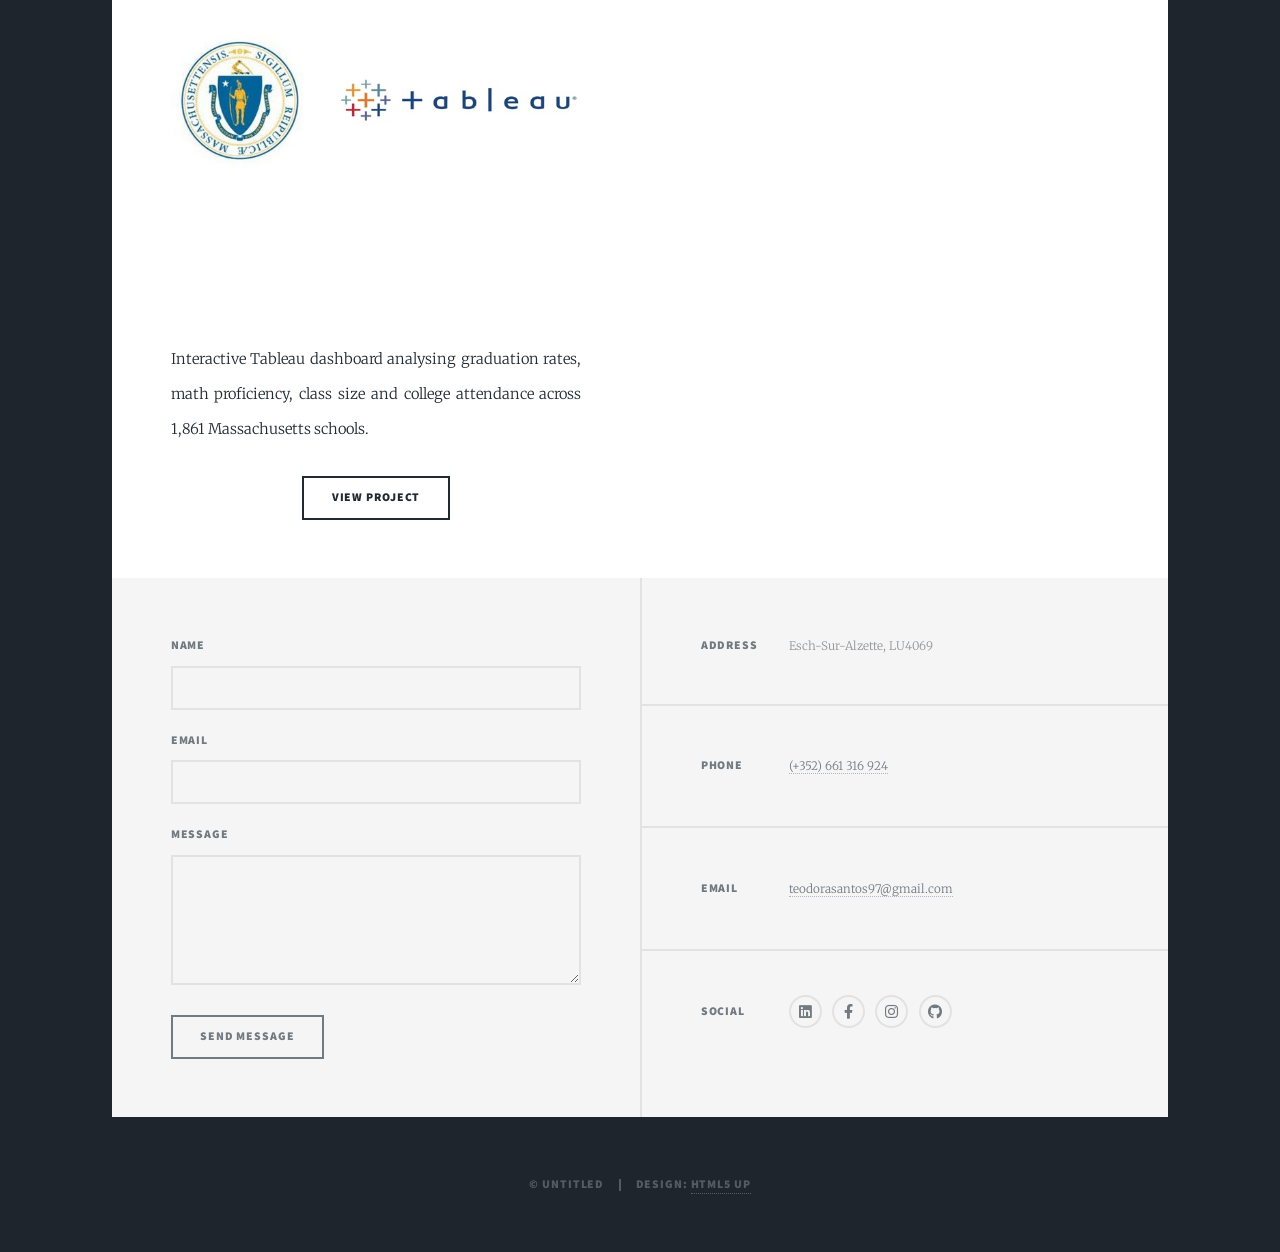
==== commit 36abfb4a: "Fix duplicated code in portfolio files" ====
--- a/index.html
+++ b/index.html
@@ -59,9 +59,9 @@
 									</a></h2>
 									<p>End-to-end machine learning system for predicting telecom customer churn with interactive dashboards, experiment tracking and API deployment.</p>
 								</header>
-								<a href="https://github.com/teodorasantos97-DA/telco-churn-ml-system" class="image main"><img src="images/capaML.png" alt="" /></a>
+								<a href="https://www.linkedin.com/pulse/end-to-end-customer-churn-prediction-system-teodora-santos-7bepf/" class="image main"><img src="images/capaML.png" alt="" /></a>
 								<ul class="actions special">
-									<li><a href="https://github.com/teodorasantos97-DA/telco-churn-ml-system" class="button large">View Project</a></li>
+									<li><a href="https://www.linkedin.com/pulse/end-to-end-customer-churn-prediction-system-teodora-santos-7bepf/" class="button large">View Project</a></li>
 								</ul>
 							</article>
 
